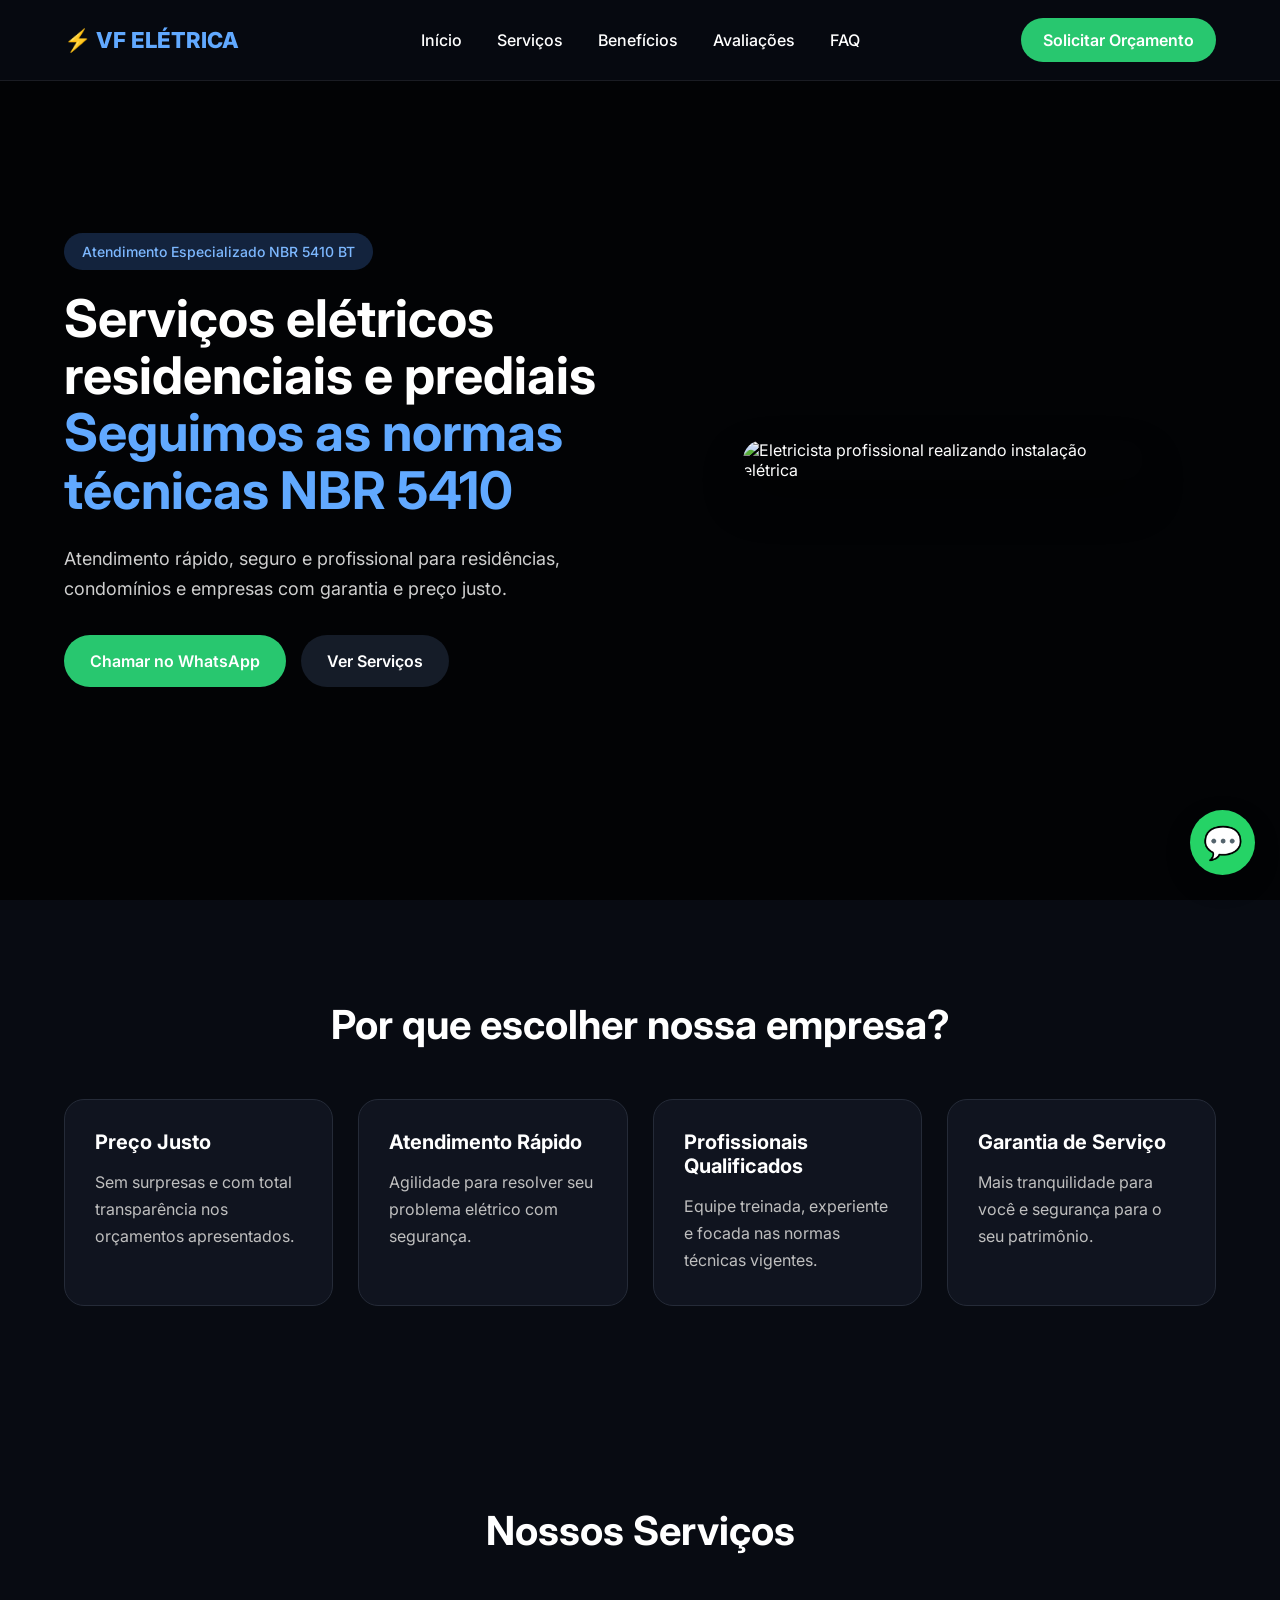
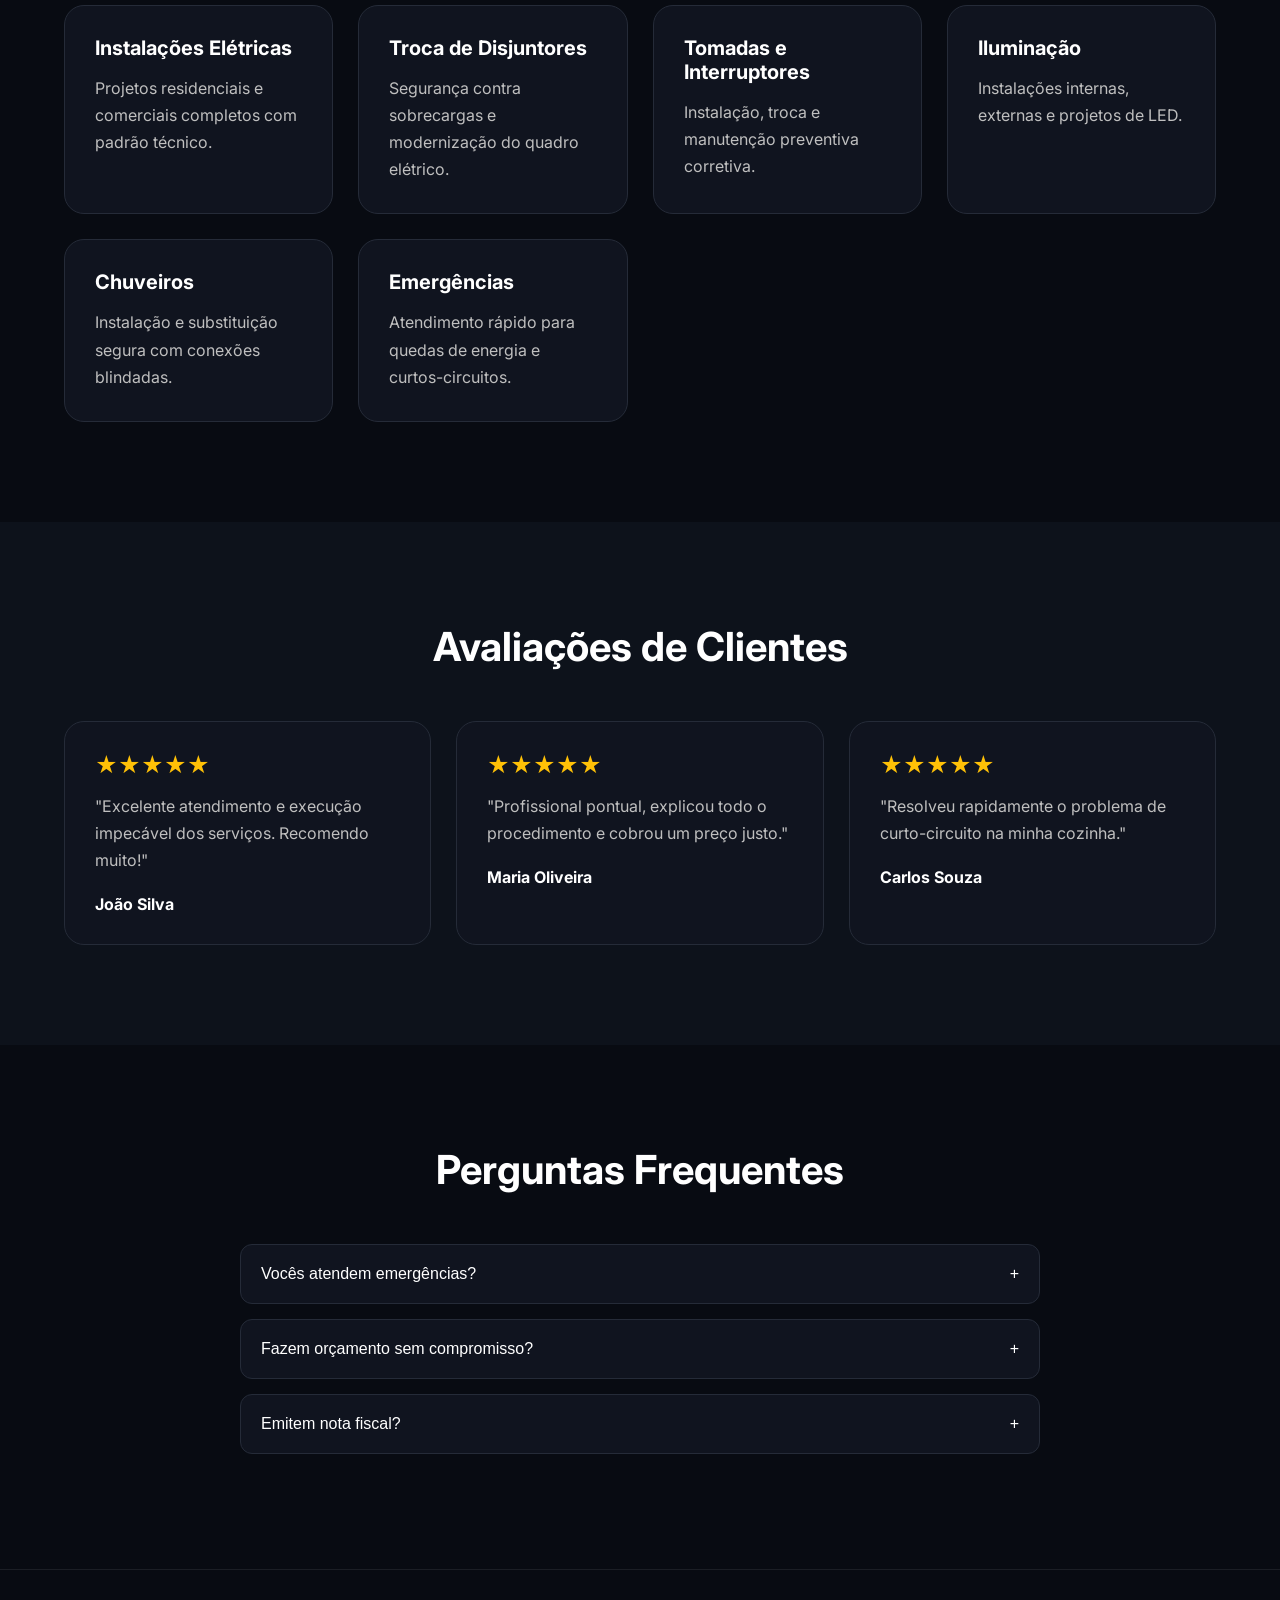
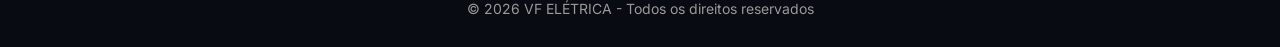
==== index.html @ ad1ee131 "Add files via upload" ====
<!DOCTYPE html>
<html lang="pt-BR">
<head>
    <meta charset="UTF-8">
    <meta name="viewport" content="width=device-width, initial-scale=1.0">
    
    <!-- SEO & Metatags -->
    <title>VF Elétrica | Serviços Elétricos Residenciais e Prediais (NBR 5410)</title>
    <meta name="description" content="Eletricista residencial e predial especializado. Instalações, manutenções e emergências com foco na norma NBR 5410. Solicite um orçamento rápido pelo WhatsApp!">
    
    <!-- Open Graph / WhatsApp Preview -->
    <meta property="og:title" content="VF Elétrica | Serviços Elétricos Especializados">
    <meta property="og:description" content="Atendimento rápido, seguro e profissional para residências e condomínios.">
    <meta property="og:type" content="website">

    <!-- Google Fonts -->
    <link rel="preconnect" href="https://fonts.googleapis.com">
    <link rel="preconnect" href="https://fonts.gstatic.com" crossorigin>
    <link href="https://fonts.googleapis.com/css2?family=Inter:wght@300;400;500;600;700;800&display=swap" rel="stylesheet">

<style>
* {
    margin: 0;
    padding: 0;
    box-sizing: border-box;
}

html {
    scroll-behavior: smooth;
}

body {
    font-family: 'Inter', sans-serif;
    background: #080b12;
    color: #fff;
    -webkit-font-smoothing: antialiased;
}

.container {
    width: 90%;
    max-width: 1200px;
    margin: auto;
}

header {
    position: fixed;
    top: 0;
    left: 0;
    width: 100%;
    z-index: 999;
    background: rgba(7, 10, 18, .90);
    backdrop-filter: blur(12px);
    border-bottom: 1px solid rgba(255, 255, 255, .08);
}

.nav {
    display: grid;
    grid-template-columns: 220px 1fr 220px;
    align-items: center;
    height: 80px;
}

.logo {
    font-size: 22px;
    font-weight: 800;
    color: #61a9ff;
    text-decoration: none;
}

nav {
    display: flex;
    justify-content: center;
    gap: 35px;
}

nav a {
    color: #fff;
    text-decoration: none;
    font-weight: 500;
    transition: color .3s;
}

nav a:hover {
    color: #61a9ff;
}

.btn-topo {
    justify-self: end;
    text-decoration: none;
    background: #28c76f;
    color: #fff;
    padding: 12px 22px;
    border-radius: 999px;
    font-weight: 600;
    transition: background .3s, transform .2s;
}

.btn-topo:hover {
    background: #23b363;
    transform: translateY(-2px);
}

.hero {
    min-height: 100vh;
    padding-top: 120px;
    display: flex;
    align-items: center;
    background: linear-gradient(rgba(0,0,0,.75), rgba(0,0,0,.75)),
                url('https://images.unsplash.com/photo-1581092160607-ee22621dd758?auto=format&fit=crop&w=1600&q=80');
    background-size: cover;
    background-position: center;
}

.hero-content {
    display: grid;
    grid-template-columns: 1fr 1fr;
    gap: 60px;
    align-items: center;
}

.badge {
    display: inline-block;
    background: #13233d;
    color: #7db8ff;
    padding: 10px 18px;
    border-radius: 30px;
    margin-bottom: 20px;
    font-size: 14px;
    font-weight: 500;
}

.hero h1 {
    font-size: 52px;
    line-height: 1.1;
    margin-bottom: 25px;
}

.hero h1 span {
    color: #61a9ff;
}

.hero p {
    color: #cfcfcf;
    font-size: 18px;
    line-height: 1.7;
    margin-bottom: 30px;
}

.botoes {
    display: flex;
    gap: 15px;
    flex-wrap: wrap;
}

.btn-whats {
    background: #28c76f;
    color: #fff;
    text-decoration: none;
    padding: 16px 26px;
    border-radius: 999px;
    font-weight: 600;
    transition: background .3s, transform .2s;
}

.btn-whats:hover {
    background: #23b363;
    transform: translateY(-2px);
}

.btn-servicos {
    background: #151c28;
    color: #fff;
    text-decoration: none;
    padding: 16px 26px;
    border-radius: 999px;
    font-weight: 600;
    transition: background .3s;
}

.btn-servicos:hover {
    background: #1e2738;
}

.hero-image {
    display: flex;
    justify-content: center;
}

.hero-image img {
    width: 100%;
    max-width: 400px;
    border-radius: 24px;
    object-fit: cover;
    box-shadow: 0 20px 40px rgba(0,0,0,0.4);
}

section {
    padding: 100px 0;
}

h2 {
    text-align: center;
    font-size: 40px;
    margin-bottom: 50px;
}

.cards {
    display: grid;
    grid-template-columns: repeat(auto-fit, minmax(260px, 1fr));
    gap: 25px;
}

.card {
    background: #10141f;
    border: 1px solid #252b38;
    border-radius: 20px;
    padding: 30px;
    transition: transform .3s, border-color .3s;
}

.card:hover {
    transform: translateY(-5px);
    border-color: #61a9ff;
}

.card h3 {
    margin-bottom: 15px;
    font-size: 20px;
}

.card p {
    color: #bfbfbf;
    line-height: 1.7;
}

.avaliacoes {
    background: #0d121b;
}

.estrelas {
    color: #ffc107;
    font-size: 22px;
    margin-bottom: 15px;
}

.faq-container {
    max-width: 800px;
    margin: 0 auto;
}

.faq-item {
    margin-bottom: 15px;
}

.faq-btn {
    width: 100%;
    text-align: left;
    background: #10141f;
    border: 1px solid #252b38;
    color: #fff;
    padding: 20px;
    border-radius: 12px;
    cursor: pointer;
    font-size: 16px;
    font-weight: 500;
    display: flex;
    justify-content: space-between;
    align-items: center;
    transition: background .3s;
}

.faq-btn:hover {
    background: #141b28;
}

.faq-content {
    display: none;
    background: #171d29;
    padding: 20px;
    border-radius: 0 0 12px 12px;
    line-height: 1.6;
    color: #ccc;
    border: 1px solid #252b38;
    border-top: none;
}

footer {
    text-align: center;
    padding: 30px;
    border-top: 1px solid rgba(255,255,255,.08);
    color: #999;
    font-size: 14px;
}

.whatsapp-float {
    position: fixed;
    bottom: 25px;
    right: 25px;
    width: 65px;
    height: 65px;
    border-radius: 50%;
    background: #25D366;
    color: #fff;
    text-decoration: none;
    display: flex;
    align-items: center;
    justify-content: center;
    font-size: 32px;
    box-shadow: 0 10px 25px rgba(0,0,0,.3);
    z-index: 1000;
    transition: transform .3s;
}

.whatsapp-float:hover {
    transform: scale(1.1);
}

.menu-mobile-btn {
    display: none;
    cursor: pointer;
    font-size: 28px;
    background: none;
    border: none;
    color: #fff;
}

@media(max-width: 900px) {
    .nav {
        display: flex;
        justify-content: space-between;
        padding: 0 20px;
    }

    .menu-mobile-btn {
        display: block;
    }

    .btn-topo {
        display: none;
    }

    nav {
        display: none;
        flex-direction: column;
        position: absolute;
        top: 80px;
        left: 0;
        width: 100%;
        background: #10141f;
        padding: 25px;
        gap: 20px;
        text-align: center;
        border-bottom: 1px solid rgba(255,255,255,.08);
    }

    nav.active {
        display: flex;
    }

    .hero-content {
        grid-template-columns: 1fr;
        text-align: center;
    }

    .hero h1 {
        font-size: 36px;
    }

    .botoes {
        justify-content: center;
    }

    .hero-image img {
        max-width: 280px;
    }
}
</style>
</head>
<body>

<header>
    <div class="container nav">
        <a href="#inicio" class="logo">⚡ VF ELÉTRICA</a>

        <button class="menu-mobile-btn" id="menuBtn" aria-label="Abrir Menu">
            ☰
        </button>

        <nav id="menu">
            <a href="#inicio">Início</a>
            <a href="#servicos">Serviços</a>
            <a href="#beneficios">Benefícios</a>
            <a href="#avaliacoes">Avaliações</a>
            <a href="#faq">FAQ</a>
        </nav>

        <a href="https://wa.me/5511999999999?text=Olá,%20gostaria%20de%20solicitar%20um%20orçamento." class="btn-topo" target="_blank">
            Solicitar Orçamento
        </a>
    </div>
</header>

<section id="inicio" class="hero">
    <div class="container hero-content">
        <div>
            <div class="badge">
                Atendimento Especializado NBR 5410 BT
            </div>

            <h1>
                Serviços elétricos residenciais e prediais <br>
                <span>Seguimos as normas técnicas NBR 5410 </span>
            </h1>

            <p>
                Atendimento rápido, seguro e profissional para residências,
                condomínios e empresas com garantia e preço justo.
            </p>

            <div class="botoes">
                <a href="https://wa.me/5511999999999?text=Olá,%20gostaria%20de%20chamar%20no%20WhatsApp." class="btn-whats" target="_blank">Chamar no WhatsApp</a>
                <a href="#servicos" class="btn-servicos">Ver Serviços</a>
            </div>
        </div>

        <div class="hero-image">
            <!-- Substitua o link abaixo pela URL pública da sua imagem logo após hospedá-la -->
            <img src="https://images.unsplash.com/photo-1621905251189-08b45d6a269e?auto=format&fit=crop&w=800&q=80" alt="Eletricista profissional realizando instalação elétrica">
        </div>
    </div>
</section>

<section id="beneficios">
    <div class="container">
        <h2>Por que escolher nossa empresa?</h2>
        <div class="cards">
            <div class="card">
                <h3>Preço Justo</h3>
                <p>Sem surpresas e com total transparência nos orçamentos apresentados.</p>
            </div>
            <div class="card">
                <h3>Atendimento Rápido</h3>
                <p>Agilidade para resolver seu problema elétrico com segurança.</p>
            </div>
            <div class="card">
                <h3>Profissionais Qualificados</h3>
                <p>Equipe treinada, experiente e focada nas normas técnicas vigentes.</p>
            </div>
            <div class="card">
                <h3>Garantia de Serviço</h3>
                <p>Mais tranquilidade para você e segurança para o seu patrimônio.</p>
            </div>
        </div>
    </div>
</section>

<section id="servicos">
    <div class="container">
        <h2>Nossos Serviços</h2>
        <div class="cards">
            <div class="card">
                <h3>Instalações Elétricas</h3>
                <p>Projetos residenciais e comerciais completos com padrão técnico.</p>
            </div>
            <div class="card">
                <h3>Troca de Disjuntores</h3>
                <p>Segurança contra sobrecargas e modernização do quadro elétrico.</p>
            </div>
            <div class="card">
                <h3>Tomadas e Interruptores</h3>
                <p>Instalação, troca e manutenção preventiva corretiva.</p>
            </div>
            <div class="card">
                <h3>Iluminação</h3>
                <p>Instalações internas, externas e projetos de LED.</p>
            </div>
            <div class="card">
                <h3>Chuveiros</h3>
                <p>Instalação e substituição segura com conexões blindadas.</p>
            </div>
            <div class="card">
                <h3>Emergências</h3>
                <p>Atendimento rápido para quedas de energia e curtos-circuitos.</p>
            </div>
        </div>
    </div>
</section>

<section id="avaliacoes" class="avaliacoes">
    <div class="container">
        <h2>Avaliações de Clientes</h2>
        <div class="cards">
            <div class="card">
                <div class="estrelas">★★★★★</div>
                <p>"Excelente atendimento e execução impecável dos serviços. Recomendo muito!"</p>
                <br>
                <strong>João Silva</strong>
            </div>
            <div class="card">
                <div class="estrelas">★★★★★</div>
                <p>"Profissional pontual, explicou todo o procedimento e cobrou um preço justo."</p>
                <br>
                <strong>Maria Oliveira</strong>
            </div>
            <div class="card">
                <div class="estrelas">★★★★★</div>
                <p>"Resolveu rapidamente o problema de curto-circuito na minha cozinha."</p>
                <br>
                <strong>Carlos Souza</strong>
            </div>
        </div>
    </div>
</section>

<section id="faq">
    <div class="container">
        <h2>Perguntas Frequentes</h2>
        <div class="faq-container">
            <div class="faq-item">
                <button class="faq-btn">Vocês atendem emergências? <span>+</span></button>
                <div class="faq-content">
                    Sim, realizamos atendimentos emergenciais conforme disponibilidade na região.
                </div>
            </div>

            <div class="faq-item">
                <button class="faq-btn">Fazem orçamento sem compromisso? <span>+</span></button>
                <div class="faq-content">
                    Sim, entre em contato pelo WhatsApp para avaliarmos a sua demanda inicial.
                </div>
            </div>

            <div class="faq-item">
                <button class="faq-btn">Emitem nota fiscal? <span>+</span></button>
                <div class="faq-content">
                    Sim, emitimos nota fiscal para todos os serviços prestados.
                </div>
            </div>
        </div>
    </div>
</section>

<footer>
    © 2026 VF ELÉTRICA - Todos os direitos reservados
</footer>

<a href="https://wa.me/5511999999999?text=Olá,%20vim%20pelo%20site%20e%20preciso%20de%20um%20eletricista." class="whatsapp-float" target="_blank" aria-label="Contato via WhatsApp">💬</a>

<script>
// Menu Mobile Toggle
const menuBtn = document.getElementById('menuBtn');
const menu = document.getElementById('menu');

menuBtn.addEventListener('click', () => {
    menu.classList.toggle('active');
});

// Fecha o menu mobile ao clicar em qualquer link interno
document.querySelectorAll('#menu a').forEach(link => {
    link.addEventListener('click', () => {
        menu.classList.remove('active');
    });
});

// Accordion FAQ com transição suave
document.querySelectorAll('.faq-btn').forEach(btn => {
    btn.addEventListener('click', () => {
        const content = btn.nextElementSibling;
        const isOpen = content.style.display === 'block';

        // Fecha todos os outros (opcional, deixa mais limpo)
        document.querySelectorAll('.faq-content').forEach(c => c.style.display = 'none');

        if (!isOpen) {
            content.style.display = 'block';
        }
    });
});
</script>

</body>
</html>
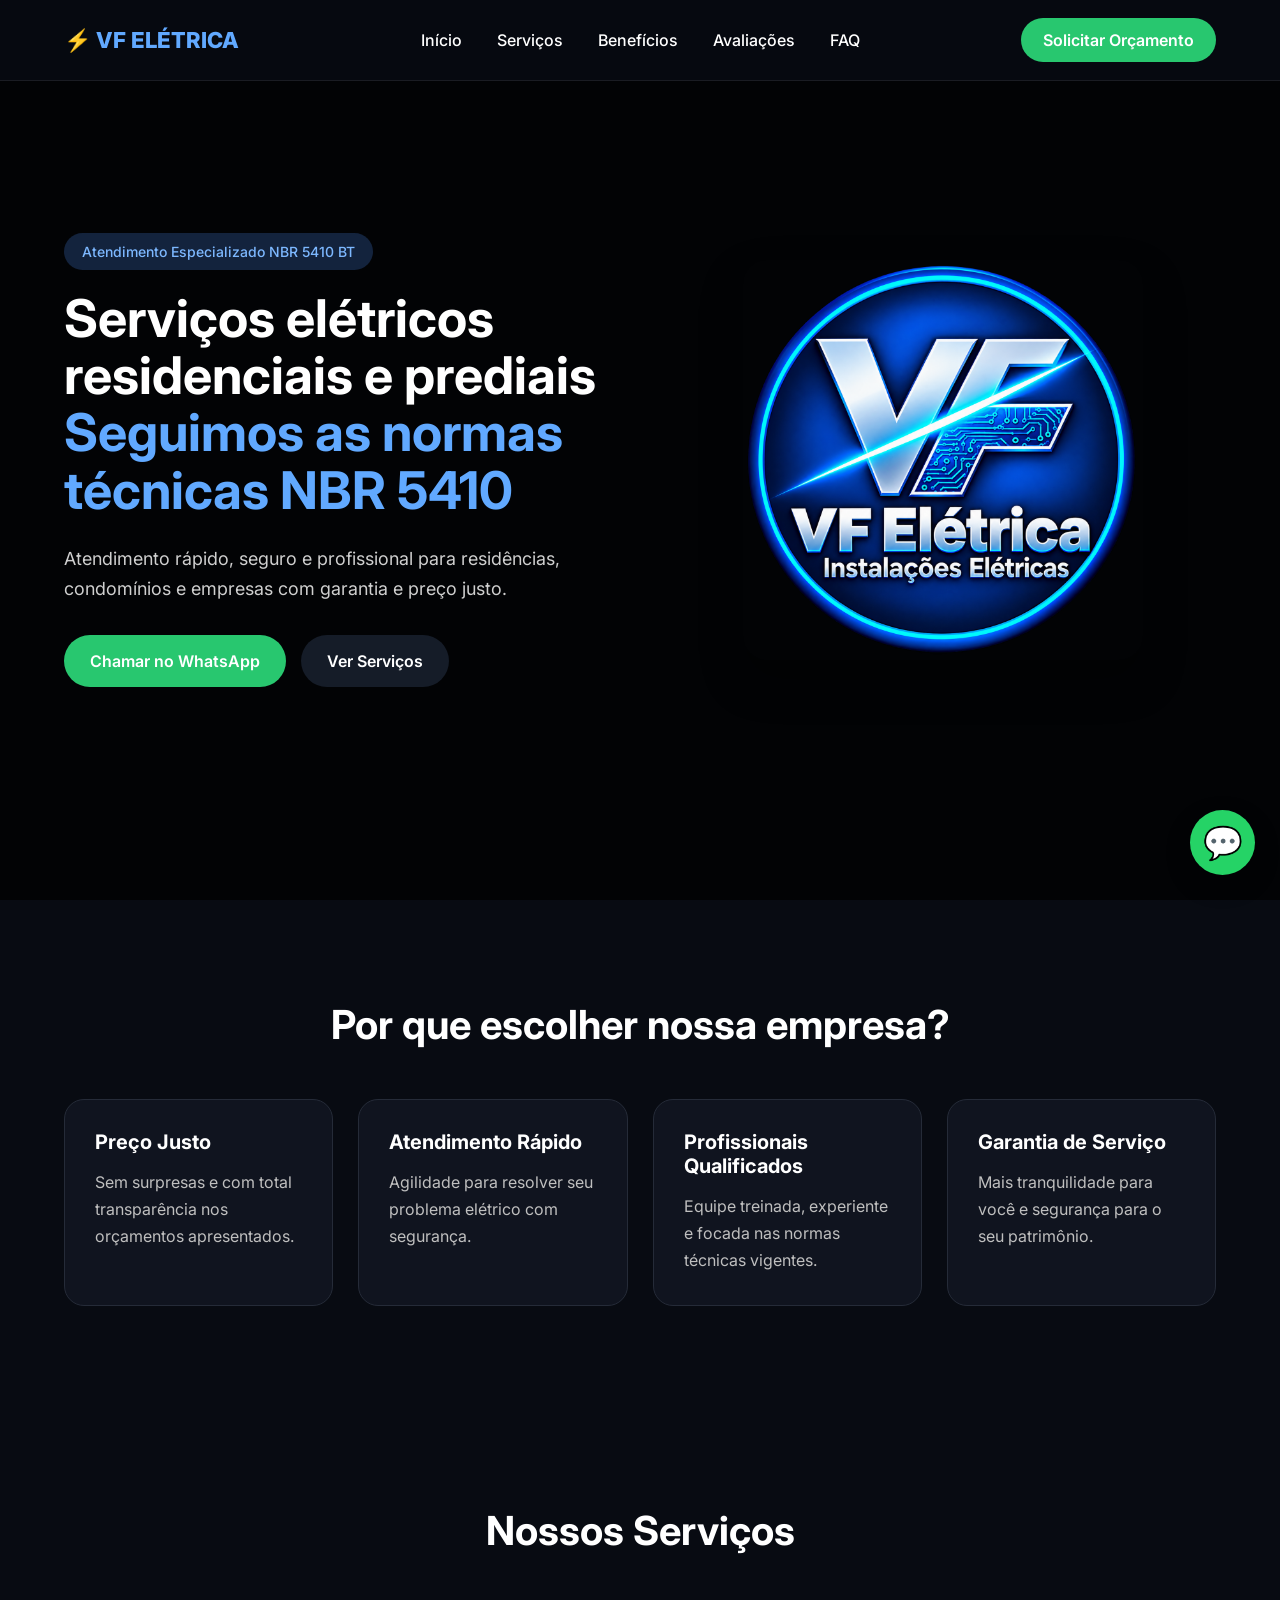
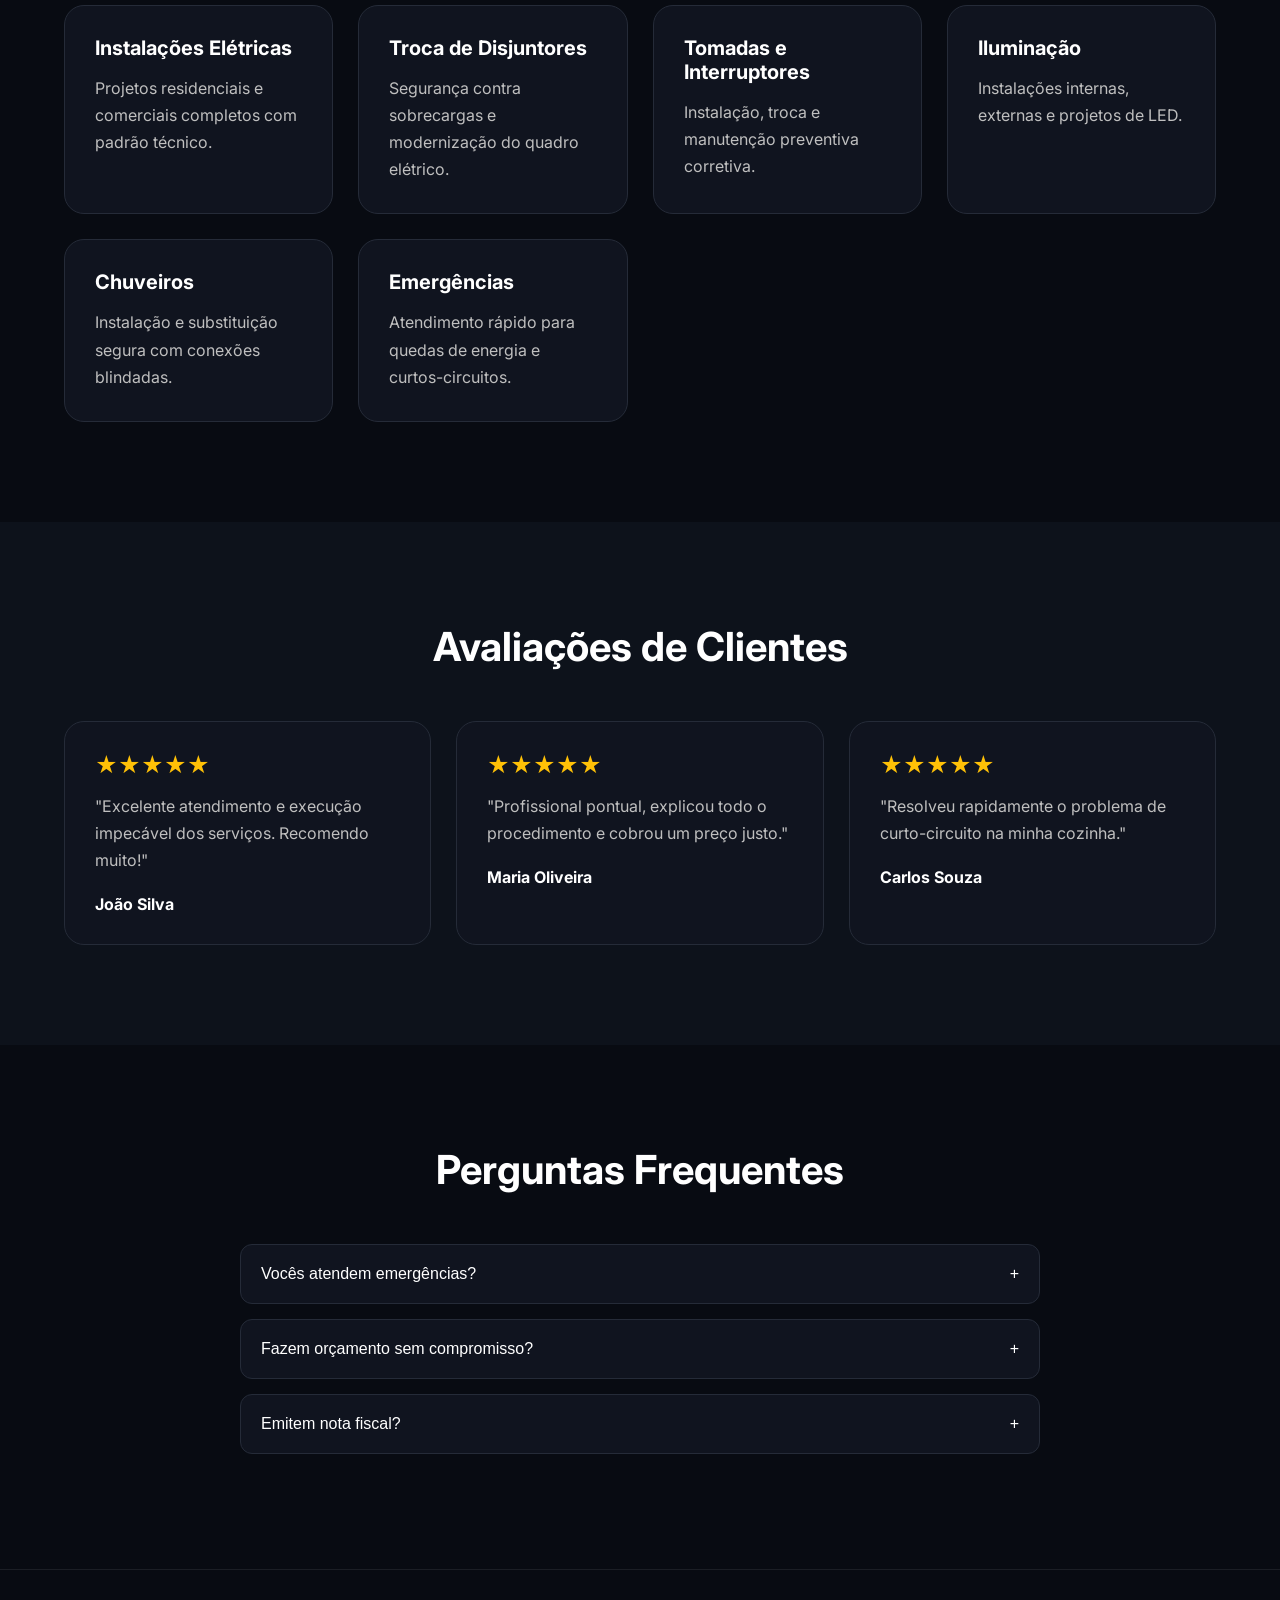
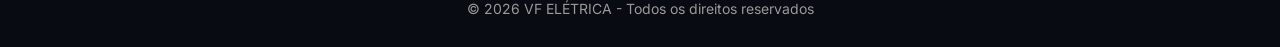
==== commit df3b175b: "Updatev2 index.html Updatev2 index.html" ====
--- a/index.html
+++ b/index.html
@@ -425,7 +425,7 @@
 
         <div class="hero-image">
             <!-- Substitua o link abaixo pela URL pública da sua imagem logo após hospedá-la -->
-            <img src="https://images.unsplash.com/photo-1621905251189-08b45d6a269e?auto=format&fit=crop&w=800&q=80" alt="Eletricista profissional realizando instalação elétrica">
+            <img src="circulovfv2.png" alt="Eletricista profissional realizando instalação elétrica">
         </div>
     </div>
 </section>
@@ -579,4 +579,4 @@
 </script>
 
 </body>
-</html>+</html>
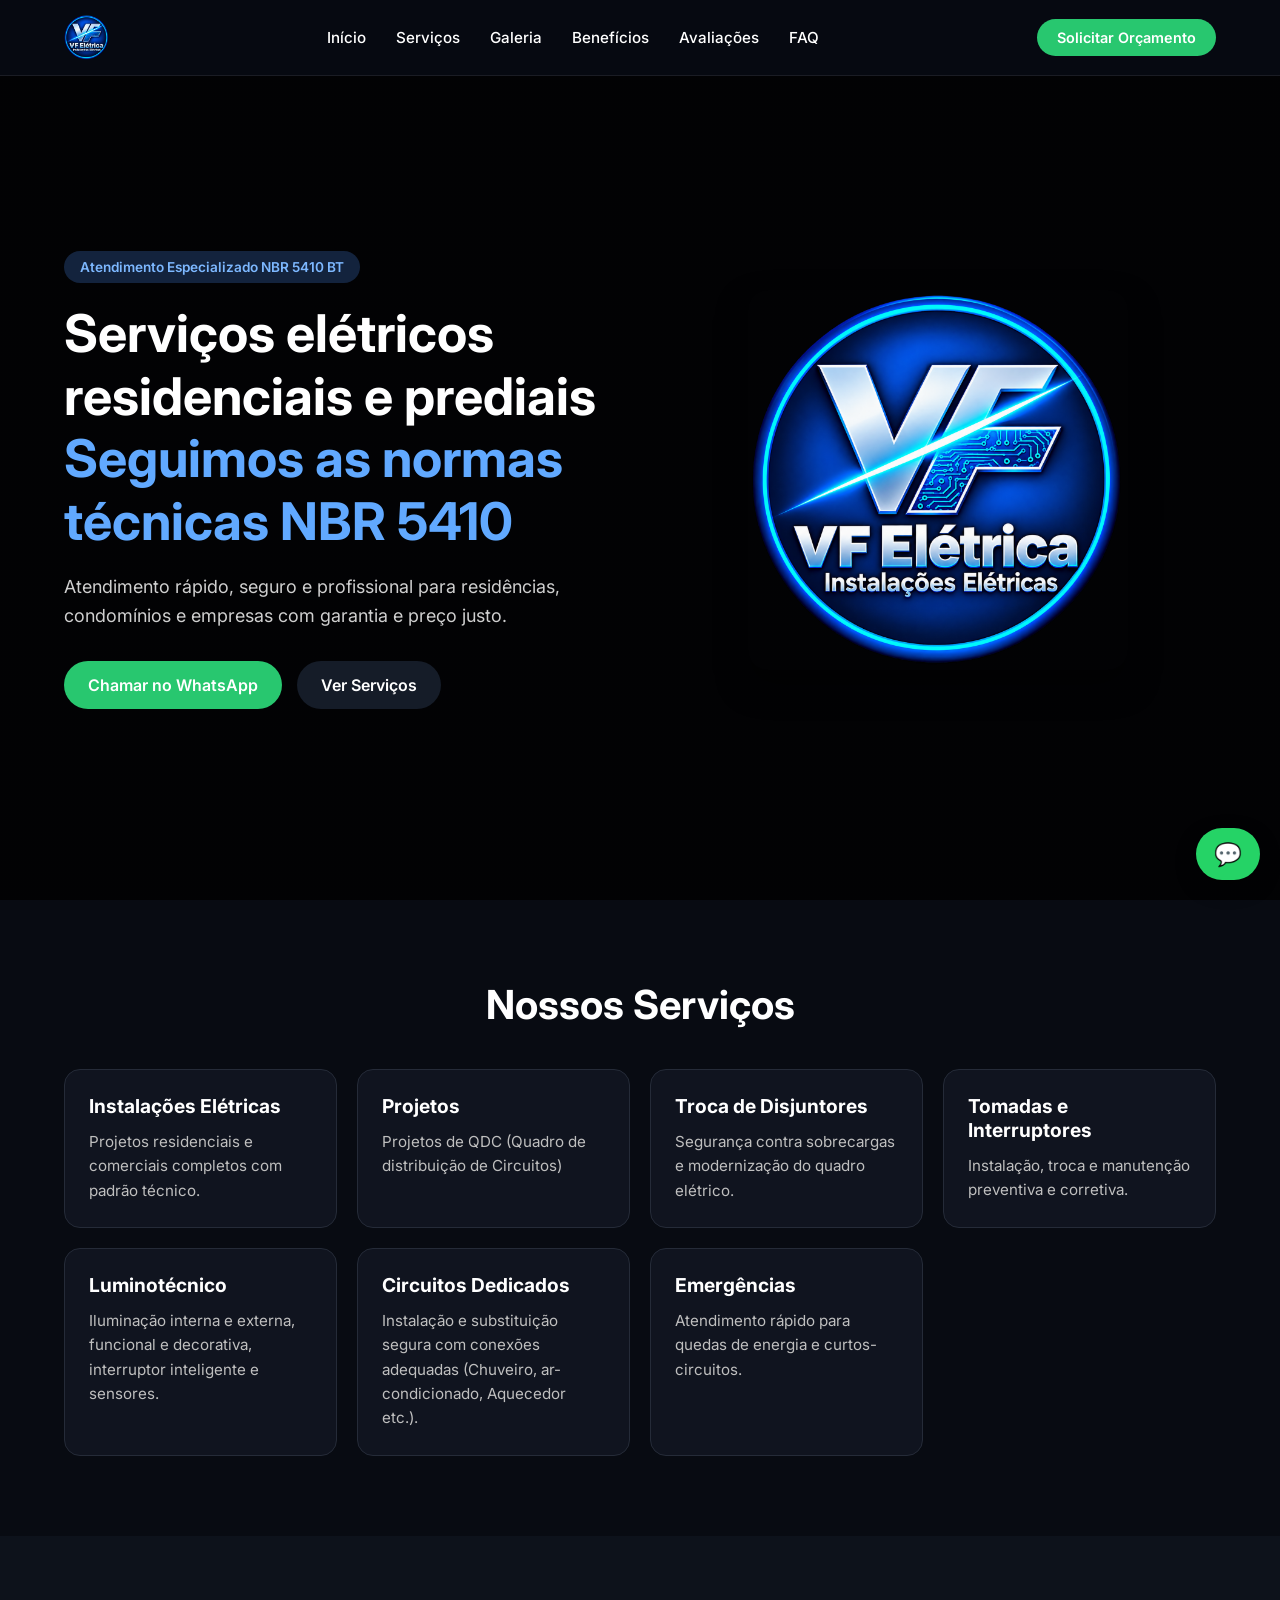
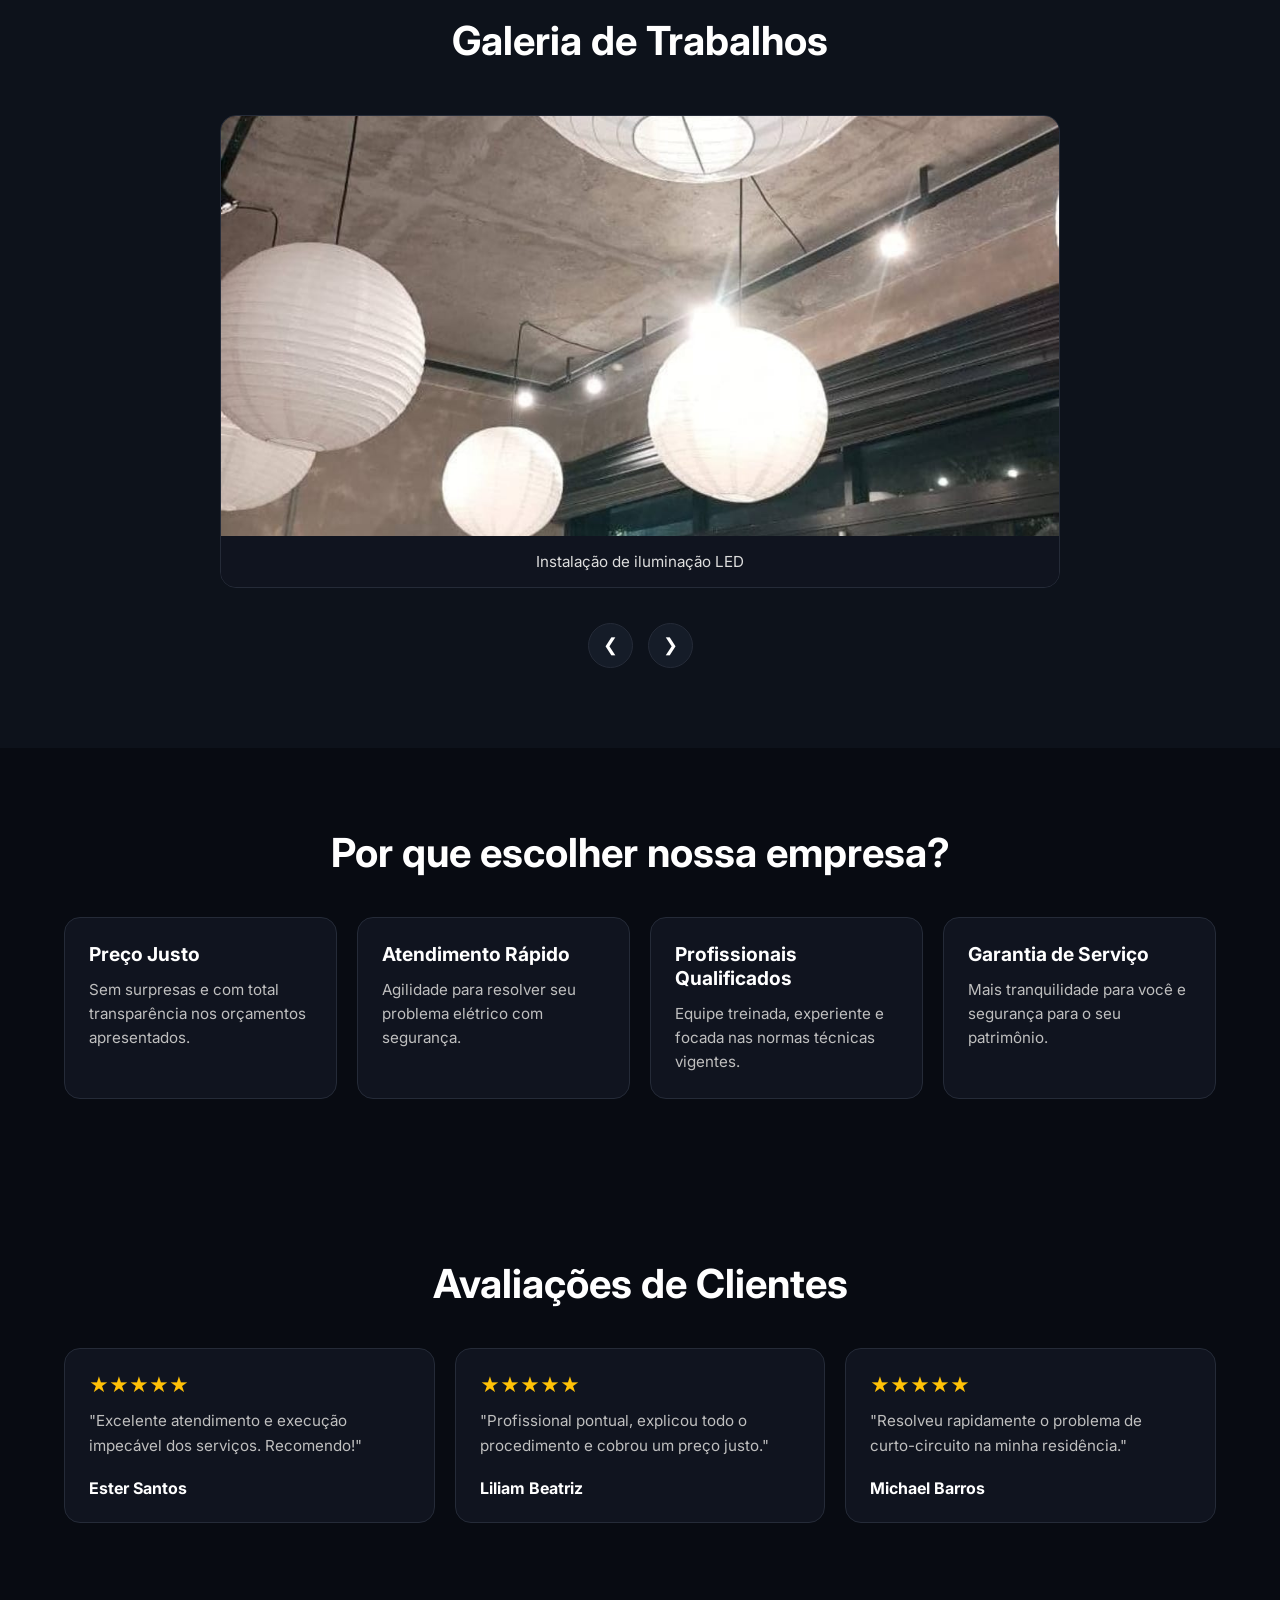
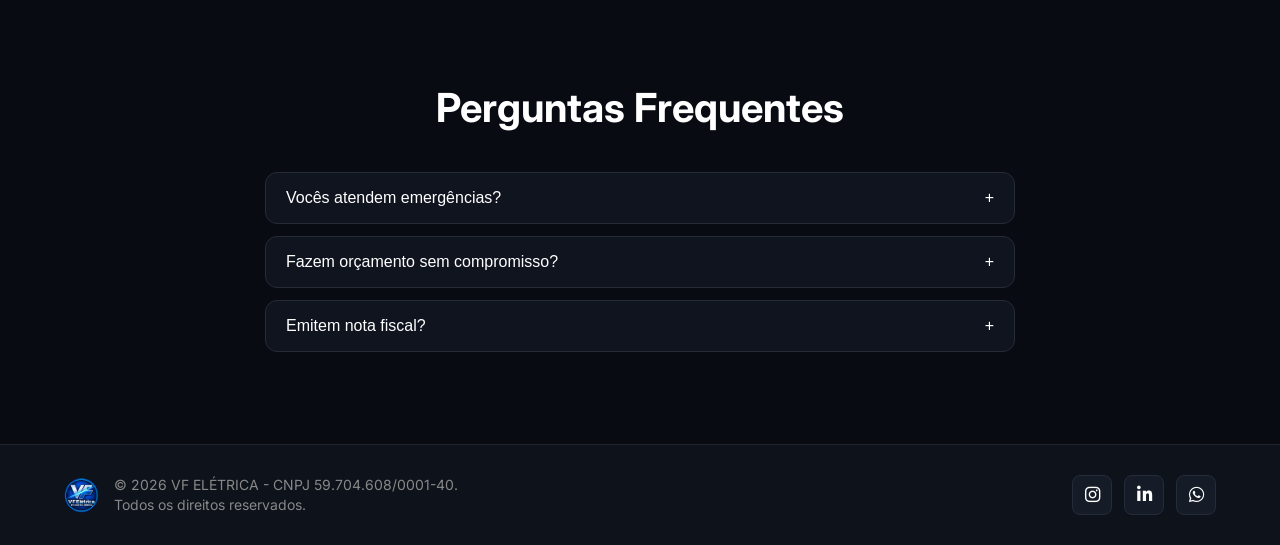
==== commit 022572a4: "Update index.html Versão Final" ====
--- a/index.html
+++ b/index.html
@@ -5,18 +5,19 @@
     <meta name="viewport" content="width=device-width, initial-scale=1.0">
     
     <!-- SEO & Metatags -->
-    <title>VF Elétrica | Serviços Elétricos Residenciais e Prediais (NBR 5410)</title>
-    <meta name="description" content="Eletricista residencial e predial especializado. Instalações, manutenções e emergências com foco na norma NBR 5410. Solicite um orçamento rápido pelo WhatsApp!">
+    <title>VF Elétrica (NBR 5410)</title>
+    <meta name="description" content="Eletricista residencial e predial especializado. Instalações, manutenções e emergências com foco na norma NBR 5410. Solicite um orçamento rápido!">
     
     <!-- Open Graph / WhatsApp Preview -->
     <meta property="og:title" content="VF Elétrica | Serviços Elétricos Especializados">
     <meta property="og:description" content="Atendimento rápido, seguro e profissional para residências e condomínios.">
     <meta property="og:type" content="website">
 
-    <!-- Google Fonts -->
+    <!-- Google Fonts & Font Awesome Icons -->
     <link rel="preconnect" href="https://fonts.googleapis.com">
     <link rel="preconnect" href="https://fonts.gstatic.com" crossorigin>
     <link href="https://fonts.googleapis.com/css2?family=Inter:wght@300;400;500;600;700;800&display=swap" rel="stylesheet">
+    <link rel="stylesheet" href="https://cdnjs.cloudflare.com/ajax/libs/font-awesome/6.5.1/css/all.min.css">
 
 <style>
 * {
@@ -34,6 +35,7 @@
     background: #080b12;
     color: #fff;
     -webkit-font-smoothing: antialiased;
+    overflow-x: hidden;
 }
 
 .container {
@@ -42,41 +44,53 @@
     margin: auto;
 }
 
+/* Header & Navegação */
 header {
     position: fixed;
     top: 0;
     left: 0;
     width: 100%;
     z-index: 999;
-    background: rgba(7, 10, 18, .90);
+    background: rgba(7, 10, 18, 0.95);
     backdrop-filter: blur(12px);
     border-bottom: 1px solid rgba(255, 255, 255, .08);
 }
 
 .nav {
-    display: grid;
-    grid-template-columns: 220px 1fr 220px;
-    align-items: center;
-    height: 80px;
-}
-
+    display: flex;
+    justify-content: space-between;
+    align-items: center;
+    height: 75px;
+}
+
+/* Modificação 1: Logo com Imagem */
 .logo {
-    font-size: 22px;
+    display: flex;
+    align-items: center;
+    gap: 10px;
+    text-decoration: none;
+    color: #61a9ff;
     font-weight: 800;
-    color: #61a9ff;
-    text-decoration: none;
+    font-size: 1.2rem;
+}
+
+.logo img {
+    height: 45px;
+    width: auto;
+    object-fit: contain;
 }
 
 nav {
     display: flex;
     justify-content: center;
-    gap: 35px;
+    gap: 30px;
 }
 
 nav a {
     color: #fff;
     text-decoration: none;
     font-weight: 500;
+    font-size: 0.95rem;
     transition: color .3s;
 }
 
@@ -85,13 +99,13 @@
 }
 
 .btn-topo {
-    justify-self: end;
     text-decoration: none;
     background: #28c76f;
     color: #fff;
-    padding: 12px 22px;
+    padding: 10px 20px;
     border-radius: 999px;
     font-weight: 600;
+    font-size: 0.9rem;
     transition: background .3s, transform .2s;
 }
 
@@ -100,12 +114,24 @@
     transform: translateY(-2px);
 }
 
+.menu-mobile-btn {
+    display: none;
+    background: none;
+    border: none;
+    color: #fff;
+    font-size: 1.8rem;
+    cursor: pointer;
+    padding: 5px;
+}
+
+/* Hero Section */
 .hero {
     min-height: 100vh;
-    padding-top: 120px;
-    display: flex;
-    align-items: center;
-    background: linear-gradient(rgba(0,0,0,.75), rgba(0,0,0,.75)),
+    padding-top: 100px;
+    padding-bottom: 40px;
+    display: flex;
+    align-items: center;
+    background: linear-gradient(rgba(0,0,0,.8), rgba(0,0,0,.8)),
                 url('https://images.unsplash.com/photo-1581092160607-ee22621dd758?auto=format&fit=crop&w=1600&q=80');
     background-size: cover;
     background-position: center;
@@ -114,7 +140,7 @@
 .hero-content {
     display: grid;
     grid-template-columns: 1fr 1fr;
-    gap: 60px;
+    gap: 40px;
     align-items: center;
 }
 
@@ -122,17 +148,17 @@
     display: inline-block;
     background: #13233d;
     color: #7db8ff;
-    padding: 10px 18px;
+    padding: 8px 16px;
     border-radius: 30px;
     margin-bottom: 20px;
-    font-size: 14px;
-    font-weight: 500;
+    font-size: 0.85rem;
+    font-weight: 600;
 }
 
 .hero h1 {
-    font-size: 52px;
-    line-height: 1.1;
-    margin-bottom: 25px;
+    font-size: clamp(2rem, 5vw, 3.25rem);
+    line-height: 1.2;
+    margin-bottom: 20px;
 }
 
 .hero h1 span {
@@ -141,8 +167,8 @@
 
 .hero p {
     color: #cfcfcf;
-    font-size: 18px;
-    line-height: 1.7;
+    font-size: clamp(1rem, 2vw, 1.125rem);
+    line-height: 1.6;
     margin-bottom: 30px;
 }
 
@@ -156,9 +182,10 @@
     background: #28c76f;
     color: #fff;
     text-decoration: none;
-    padding: 16px 26px;
+    padding: 14px 24px;
     border-radius: 999px;
     font-weight: 600;
+    text-align: center;
     transition: background .3s, transform .2s;
 }
 
@@ -171,9 +198,10 @@
     background: #151c28;
     color: #fff;
     text-decoration: none;
-    padding: 16px 26px;
+    padding: 14px 24px;
     border-radius: 999px;
     font-weight: 600;
+    text-align: center;
     transition: background .3s;
 }
 
@@ -188,68 +216,150 @@
 
 .hero-image img {
     width: 100%;
-    max-width: 400px;
-    border-radius: 24px;
+    max-width: 380px;
+    border-radius: 20px;
     object-fit: cover;
-    box-shadow: 0 20px 40px rgba(0,0,0,0.4);
-}
-
+    box-shadow: 0 15px 30px rgba(0,0,0,0.5);
+}
+
+/* Seções Gerais */
 section {
-    padding: 100px 0;
+    padding: 80px 0;
 }
 
 h2 {
     text-align: center;
-    font-size: 40px;
-    margin-bottom: 50px;
+    font-size: clamp(1.75rem, 4vw, 2.5rem);
+    margin-bottom: 40px;
 }
 
 .cards {
     display: grid;
-    grid-template-columns: repeat(auto-fit, minmax(260px, 1fr));
-    gap: 25px;
+    grid-template-columns: repeat(auto-fit, minmax(250px, 1fr));
+    gap: 20px;
 }
 
 .card {
     background: #10141f;
     border: 1px solid #252b38;
-    border-radius: 20px;
-    padding: 30px;
+    border-radius: 16px;
+    padding: 24px;
     transition: transform .3s, border-color .3s;
 }
 
 .card:hover {
-    transform: translateY(-5px);
+    transform: translateY(-4px);
     border-color: #61a9ff;
 }
 
 .card h3 {
-    margin-bottom: 15px;
-    font-size: 20px;
+    margin-bottom: 12px;
+    font-size: 1.2rem;
 }
 
 .card p {
     color: #bfbfbf;
-    line-height: 1.7;
+    line-height: 1.6;
+    font-size: 0.95rem;
+}
+
+/* Seção do Carrossel / Galeria */
+.galeria-section {
+    background: #0d121b;
+}
+
+.carousel-wrapper {
+    position: relative;
+    max-width: 850px;
+    margin: 0 auto;
+}
+
+.carousel {
+    display: flex;
+    gap: 20px;
+    overflow-x: auto;
+    scroll-snap-type: x mandatory;
+    scroll-behavior: smooth;
+    scrollbar-width: none;
+    -ms-overflow-style: none;
+    padding: 10px 5px;
+}
+
+.carousel::-webkit-scrollbar {
+    display: none;
+}
+
+.carousel-item {
+    flex: 0 0 100%;
+    scroll-snap-align: center;
+    border-radius: 16px;
+    overflow: hidden;
+    border: 1px solid #252b38;
+    background: #10141f;
+}
+
+.carousel-item img {
+    width: 100%;
+    height: 420px;
+    object-fit: cover;
+    display: block;
+}
+
+.carousel-caption {
+    padding: 16px;
+    background: #10141f;
+    text-align: center;
+    font-size: 0.95rem;
+    color: #ddd;
+}
+
+.carousel-controls {
+    display: flex;
+    justify-content: center;
+    gap: 15px;
+    margin-top: 25px;
+}
+
+.carousel-btn {
+    background: #151c28;
+    border: 1px solid #252b38;
+    color: #fff;
+    width: 45px;
+    height: 45px;
+    border-radius: 50%;
+    cursor: pointer;
+    font-size: 1.1rem;
+    display: flex;
+    align-items: center;
+    justify-content: center;
+    transition: background .3s, border-color .3s, transform .2s;
+}
+
+.carousel-btn:hover {
+    background: #61a9ff;
+    border-color: #61a9ff;
+    color: #080b12;
+    transform: scale(1.05);
 }
 
 .avaliacoes {
-    background: #0d121b;
+    background: #080b12;
 }
 
 .estrelas {
     color: #ffc107;
-    font-size: 22px;
-    margin-bottom: 15px;
-}
-
+    font-size: 1.2rem;
+    margin-bottom: 12px;
+}
+
+/* FAQ Accordion */
 .faq-container {
-    max-width: 800px;
+    max-width: 750px;
     margin: 0 auto;
 }
 
 .faq-item {
-    margin-bottom: 15px;
+    margin-bottom: 12px;
 }
 
 .faq-btn {
@@ -258,79 +368,120 @@
     background: #10141f;
     border: 1px solid #252b38;
     color: #fff;
-    padding: 20px;
+    padding: 16px 20px;
     border-radius: 12px;
     cursor: pointer;
-    font-size: 16px;
+    font-size: 1rem;
     font-weight: 500;
     display: flex;
     justify-content: space-between;
     align-items: center;
-    transition: background .3s;
-}
-
-.faq-btn:hover {
-    background: #141b28;
 }
 
 .faq-content {
     display: none;
     background: #171d29;
-    padding: 20px;
+    padding: 18px 20px;
     border-radius: 0 0 12px 12px;
     line-height: 1.6;
     color: #ccc;
+    font-size: 0.95rem;
     border: 1px solid #252b38;
     border-top: none;
 }
 
+/* Modificação 2: Estilização do Rodapé Estilo Imagem */
 footer {
-    text-align: center;
-    padding: 30px;
+    background: #0d121b;
     border-top: 1px solid rgba(255,255,255,.08);
-    color: #999;
-    font-size: 14px;
-}
-
+    padding: 30px 0;
+    color: #888;
+    font-size: 0.875rem;
+}
+
+.footer-content {
+    display: flex;
+    justify-content: space-between;
+    align-items: center;
+    flex-wrap: wrap;
+    gap: 20px;
+}
+
+.footer-info {
+    display: flex;
+    align-items: center;
+    gap: 15px;
+}
+
+.footer-logo {
+    height: 35px;
+    width: auto;
+}
+
+.footer-text {
+    line-height: 1.4;
+}
+
+.social-links {
+    display: flex;
+    gap: 12px;
+    align-items: center;
+}
+
+.social-btn {
+    display: inline-flex;
+    align-items: center;
+    justify-content: center;
+    width: 40px;
+    height: 40px;
+    background: #151c28;
+    border: 1px solid #252b38;
+    border-radius: 8px;
+    color: #fff;
+    text-decoration: none;
+    font-size: 1.1rem;
+    transition: background .3s, border-color .3s, transform .2s;
+}
+
+.social-btn:hover {
+    background: #61a9ff;
+    border-color: #61a9ff;
+    color: #080b12;
+    transform: translateY(-2px);
+}
+
+/* Botão Flutuante do WhatsApp Responsivo */
 .whatsapp-float {
     position: fixed;
-    bottom: 25px;
-    right: 25px;
-    width: 65px;
-    height: 65px;
-    border-radius: 50%;
+    bottom: 20px;
+    right: 20px;
     background: #25D366;
     color: #fff;
     text-decoration: none;
     display: flex;
     align-items: center;
-    justify-content: center;
-    font-size: 32px;
-    box-shadow: 0 10px 25px rgba(0,0,0,.3);
+    gap: 8px;
+    padding: 12px 18px;
+    border-radius: 50px;
+    font-weight: 700;
+    font-size: 0.95rem;
+    box-shadow: 0 8px 20px rgba(0,0,0,.4);
     z-index: 1000;
-    transition: transform .3s;
-}
-
-.whatsapp-float:hover {
-    transform: scale(1.1);
-}
-
-.menu-mobile-btn {
-    display: none;
-    cursor: pointer;
-    font-size: 28px;
-    background: none;
-    border: none;
-    color: #fff;
-}
-
-@media(max-width: 900px) {
-    .nav {
-        display: flex;
-        justify-content: space-between;
-        padding: 0 20px;
-    }
-
+    animation: pulse 2s infinite;
+}
+
+.whatsapp-float span.icon {
+    font-size: 1.4rem;
+}
+
+@keyframes pulse {
+    0% { transform: scale(1); }
+    50% { transform: scale(1.05); }
+    100% { transform: scale(1); }
+}
+
+/* Ajustes Mobile */
+@media (max-width: 768px) {
     .menu-mobile-btn {
         display: block;
     }
@@ -340,21 +491,29 @@
     }
 
     nav {
-        display: none;
+        position: fixed;
+        top: 0;
+        right: -100%;
+        width: 80%;
+        max-width: 300px;
+        height: 100vh;
+        background: #0d121b;
         flex-direction: column;
-        position: absolute;
-        top: 80px;
-        left: 0;
-        width: 100%;
-        background: #10141f;
-        padding: 25px;
-        gap: 20px;
-        text-align: center;
-        border-bottom: 1px solid rgba(255,255,255,.08);
+        justify-content: flex-start;
+        padding: 80px 30px;
+        gap: 25px;
+        border-left: 1px solid rgba(255,255,255,.1);
+        transition: right 0.3s ease-in-out;
+        z-index: 998;
     }
 
     nav.active {
-        display: flex;
+        right: 0;
+    }
+
+    nav a {
+        font-size: 1.1rem;
+        text-align: left;
     }
 
     .hero-content {
@@ -362,16 +521,34 @@
         text-align: center;
     }
 
-    .hero h1 {
-        font-size: 36px;
-    }
-
     .botoes {
-        justify-content: center;
+        flex-direction: column;
+        width: 100%;
+    }
+
+    .btn-whats, .btn-servicos {
+        width: 100%;
     }
 
     .hero-image img {
-        max-width: 280px;
+        max-width: 260px;
+    }
+
+    section {
+        padding: 60px 0;
+    }
+
+    .carousel-item img {
+        height: 300px;
+    }
+
+    .footer-content {
+        flex-direction: column;
+        text-align: center;
+    }
+
+    .footer-info {
+        flex-direction: column;
     }
 }
 </style>
@@ -380,21 +557,26 @@
 
 <header>
     <div class="container nav">
-        <a href="#inicio" class="logo">⚡ VF ELÉTRICA</a>
-
-        <button class="menu-mobile-btn" id="menuBtn" aria-label="Abrir Menu">
+        <!-- MODIFICAÇÃO 1: Logo com imagem -->
+        <a href="#inicio" class="logo">
+            <img src="circulovfv2.png" alt="VF Elétrica Logo">
+              <!-- <span>VF ELÉTRICA</span> -->
+        </a>
+
+        <button class="menu-mobile-btn" id="menuBtn" aria-label="Abrir Menu Mobile">
             ☰
         </button>
 
         <nav id="menu">
             <a href="#inicio">Início</a>
             <a href="#servicos">Serviços</a>
+            <a href="#galeria">Galeria</a>
             <a href="#beneficios">Benefícios</a>
             <a href="#avaliacoes">Avaliações</a>
             <a href="#faq">FAQ</a>
         </nav>
 
-        <a href="https://wa.me/5511999999999?text=Olá,%20gostaria%20de%20solicitar%20um%20orçamento." class="btn-topo" target="_blank">
+        <a href="https://wa.me/5511990247714?text=Olá,%20gostaria%20de%20solicitar%20um%20orçamento." class="btn-topo" target="_blank">
             Solicitar Orçamento
         </a>
     </div>
@@ -409,7 +591,7 @@
 
             <h1>
                 Serviços elétricos residenciais e prediais <br>
-                <span>Seguimos as normas técnicas NBR 5410 </span>
+                <span>Seguimos as normas técnicas NBR 5410</span>
             </h1>
 
             <p>
@@ -418,14 +600,76 @@
             </p>
 
             <div class="botoes">
-                <a href="https://wa.me/5511999999999?text=Olá,%20gostaria%20de%20chamar%20no%20WhatsApp." class="btn-whats" target="_blank">Chamar no WhatsApp</a>
+                <a href="https://wa.me/5511990247714?text=Olá,%20gostaria%20de%20chamar%20no%20WhatsApp." class="btn-whats" target="_blank">Chamar no WhatsApp</a>
                 <a href="#servicos" class="btn-servicos">Ver Serviços</a>
             </div>
         </div>
 
         <div class="hero-image">
-            <!-- Substitua o link abaixo pela URL pública da sua imagem logo após hospedá-la -->
-            <img src="circulovfv2.png" alt="Eletricista profissional realizando instalação elétrica">
+            <img src="circulovfv2.png" alt="VF Elétrica Atendimento Técnico">
+        </div>
+    </div>
+</section>
+
+<section id="servicos">
+    <div class="container">
+        <h2>Nossos Serviços</h2>
+        <div class="cards">
+            <div class="card">
+                <h3>Instalações Elétricas</h3>
+                <p>Projetos residenciais e comerciais completos com padrão técnico.</p>
+            </div>
+            <div class="card">
+                <h3>Projetos</h3>
+                <p>Projetos de QDC (Quadro de distribuição de Circuitos)</p>
+            </div>
+            <div class="card">
+                <h3>Troca de Disjuntores</h3>
+                <p>Segurança contra sobrecargas e modernização do quadro elétrico.</p>
+            </div>
+            <div class="card">
+                <h3>Tomadas e Interruptores</h3>
+                <p>Instalação, troca e manutenção preventiva e corretiva.</p>
+            </div>
+            <div class="card">
+                <h3>Luminotécnico</h3>
+                <p>Iluminação interna e externa, funcional e decorativa, interruptor inteligente e sensores.</p>
+            </div>
+            <div class="card">
+                <h3>Circuitos Dedicados</h3>
+                <p>Instalação e substituição segura com conexões adequadas (Chuveiro, ar-condicionado, Aquecedor etc.).</p>
+            </div>
+            <div class="card">
+                <h3>Emergências</h3>
+                <p>Atendimento rápido para quedas de energia e curtos-circuitos.</p>
+            </div>
+        </div>
+    </div>
+</section>
+
+<section id="galeria" class="galeria-section">
+    <div class="container">
+        <h2>Galeria de Trabalhos</h2>
+        <div class="carousel-wrapper">
+            <div class="carousel" id="carousel">
+                <div class="carousel-item">
+                    <img src="carrossel.jpeg" alt="Instalação de Quadro Elétrico">
+                    <div class="carousel-caption">Instalação de iluminação LED </div>
+                </div>
+                <div class="carousel-item">
+                    <img src="carrossel2.jpeg" alt="Manutenção Elétrica Residencial">
+                    <div class="carousel-caption">Luminaria japonesa</div>
+                </div>
+                <div class="carousel-item">
+                    <img src="carrossel3.jpeg" alt="Projetos de Iluminação">
+                    <div class="carousel-caption">Escada iluminação LED com acionamento por sensores</div>
+                </div>
+            </div>
+            
+            <div class="carousel-controls">
+                <button class="carousel-btn" id="prevBtn" aria-label="Foto anterior">&#10094;</button>
+                <button class="carousel-btn" id="nextBtn" aria-label="Próxima foto">&#10095;</button>
+            </div>
         </div>
     </div>
 </section>
@@ -454,59 +698,27 @@
     </div>
 </section>
 
-<section id="servicos">
-    <div class="container">
-        <h2>Nossos Serviços</h2>
-        <div class="cards">
-            <div class="card">
-                <h3>Instalações Elétricas</h3>
-                <p>Projetos residenciais e comerciais completos com padrão técnico.</p>
-            </div>
-            <div class="card">
-                <h3>Troca de Disjuntores</h3>
-                <p>Segurança contra sobrecargas e modernização do quadro elétrico.</p>
-            </div>
-            <div class="card">
-                <h3>Tomadas e Interruptores</h3>
-                <p>Instalação, troca e manutenção preventiva corretiva.</p>
-            </div>
-            <div class="card">
-                <h3>Iluminação</h3>
-                <p>Instalações internas, externas e projetos de LED.</p>
-            </div>
-            <div class="card">
-                <h3>Chuveiros</h3>
-                <p>Instalação e substituição segura com conexões blindadas.</p>
-            </div>
-            <div class="card">
-                <h3>Emergências</h3>
-                <p>Atendimento rápido para quedas de energia e curtos-circuitos.</p>
-            </div>
-        </div>
-    </div>
-</section>
-
 <section id="avaliacoes" class="avaliacoes">
     <div class="container">
         <h2>Avaliações de Clientes</h2>
         <div class="cards">
             <div class="card">
                 <div class="estrelas">★★★★★</div>
-                <p>"Excelente atendimento e execução impecável dos serviços. Recomendo muito!"</p>
+                <p>"Excelente atendimento e execução impecável dos serviços. Recomendo!"</p>
                 <br>
-                <strong>João Silva</strong>
+                <strong>Ester Santos</strong>
             </div>
             <div class="card">
                 <div class="estrelas">★★★★★</div>
                 <p>"Profissional pontual, explicou todo o procedimento e cobrou um preço justo."</p>
                 <br>
-                <strong>Maria Oliveira</strong>
+                <strong>Liliam Beatriz</strong>
             </div>
             <div class="card">
                 <div class="estrelas">★★★★★</div>
-                <p>"Resolveu rapidamente o problema de curto-circuito na minha cozinha."</p>
+                <p>"Resolveu rapidamente o problema de curto-circuito na minha residência."</p>
                 <br>
-                <strong>Carlos Souza</strong>
+                <strong>Michael Barros</strong>
             </div>
         </div>
     </div>
@@ -526,56 +738,100 @@
             <div class="faq-item">
                 <button class="faq-btn">Fazem orçamento sem compromisso? <span>+</span></button>
                 <div class="faq-content">
-                    Sim, entre em contato pelo WhatsApp para avaliarmos a sua demanda inicial.
+                    Sim, entre em contato pelo WhatsApp para avaliarmos a sua demanda.
                 </div>
             </div>
 
             <div class="faq-item">
                 <button class="faq-btn">Emitem nota fiscal? <span>+</span></button>
                 <div class="faq-content">
-                    Sim, emitimos nota fiscal para todos os serviços prestados.
+                    Sim, emitimos nota fiscal para os serviços prestados.
                 </div>
             </div>
         </div>
     </div>
 </section>
 
+<!-- MODIFICAÇÃO 2: Rodapé completo estilo imagem de referência -->
 <footer>
-    © 2026 VF ELÉTRICA - Todos os direitos reservados
+    <div class="container footer-content">
+        <div class="footer-info">
+            <img src="circulovfv2.png" alt="VF Elétrica Logo" class="footer-logo">
+            <div class="footer-text">
+                © 2026 VF ELÉTRICA - CNPJ 59.704.608/0001-40.<br>
+                Todos os direitos reservados.
+            </div>
+        </div>
+
+        <div class="social-links">
+            <!-- <a href="https://facebook.com" class="social-btn" target="_blank" aria-label="Facebook">
+                <i class="fab fa-facebook-f"></i>
+            </a>-->
+            <a href="https://www.instagram.com/vfeletrica2024/" class="social-btn" target="_blank" aria-label="Instagram">
+                <i class="fab fa-instagram"></i>
+            </a>
+            <a href="https://www.linkedin.com/in/vfeletrica/" class="social-btn" target="_blank" aria-label="LinkedIn">
+                <i class="fab fa-linkedin-in"></i>
+            </a>
+            <a href="https://wa.me/5511990247714" class="social-btn" target="_blank" aria-label="WhatsApp">
+                <i class="fab fa-whatsapp"></i>
+            </a>
+        </div>
+    </div>
 </footer>
 
-<a href="https://wa.me/5511999999999?text=Olá,%20vim%20pelo%20site%20e%20preciso%20de%20um%20eletricista." class="whatsapp-float" target="_blank" aria-label="Contato via WhatsApp">💬</a>
+<a href="https://wa.me/5511990247714?text=Olá,%20preciso%20de%20um%20eletricista." class="whatsapp-float" target="_blank" aria-label="Contato via WhatsApp">
+    <span class="icon">💬</span>
+</a>
 
 <script>
-// Menu Mobile Toggle
+// Menu Mobile Toggle & Interação
 const menuBtn = document.getElementById('menuBtn');
 const menu = document.getElementById('menu');
 
 menuBtn.addEventListener('click', () => {
     menu.classList.toggle('active');
+    menuBtn.textContent = menu.classList.contains('active') ? '✕' : '☰';
 });
 
-// Fecha o menu mobile ao clicar em qualquer link interno
+// Fechar menu ao clicar em qualquer link
 document.querySelectorAll('#menu a').forEach(link => {
     link.addEventListener('click', () => {
         menu.classList.remove('active');
+        menuBtn.textContent = '☰';
     });
 });
 
-// Accordion FAQ com transição suave
+// FAQ Accordion
 document.querySelectorAll('.faq-btn').forEach(btn => {
     btn.addEventListener('click', () => {
         const content = btn.nextElementSibling;
         const isOpen = content.style.display === 'block';
 
-        // Fecha todos os outros (opcional, deixa mais limpo)
         document.querySelectorAll('.faq-content').forEach(c => c.style.display = 'none');
+        document.querySelectorAll('.faq-btn span').forEach(s => s.textContent = '+');
 
         if (!isOpen) {
             content.style.display = 'block';
+            btn.querySelector('span').textContent = '−';
         }
     });
 });
+
+// Carrossel de Imagens Script
+const carousel = document.getElementById('carousel');
+const prevBtn = document.getElementById('prevBtn');
+const nextBtn = document.getElementById('nextBtn');
+
+if (carousel && prevBtn && nextBtn) {
+    nextBtn.addEventListener('click', () => {
+        carousel.scrollBy({ left: carousel.clientWidth, behavior: 'smooth' });
+    });
+    
+    prevBtn.addEventListener('click', () => {
+        carousel.scrollBy({ left: -carousel.clientWidth, behavior: 'smooth' });
+    });
+}
 </script>
 
 </body>
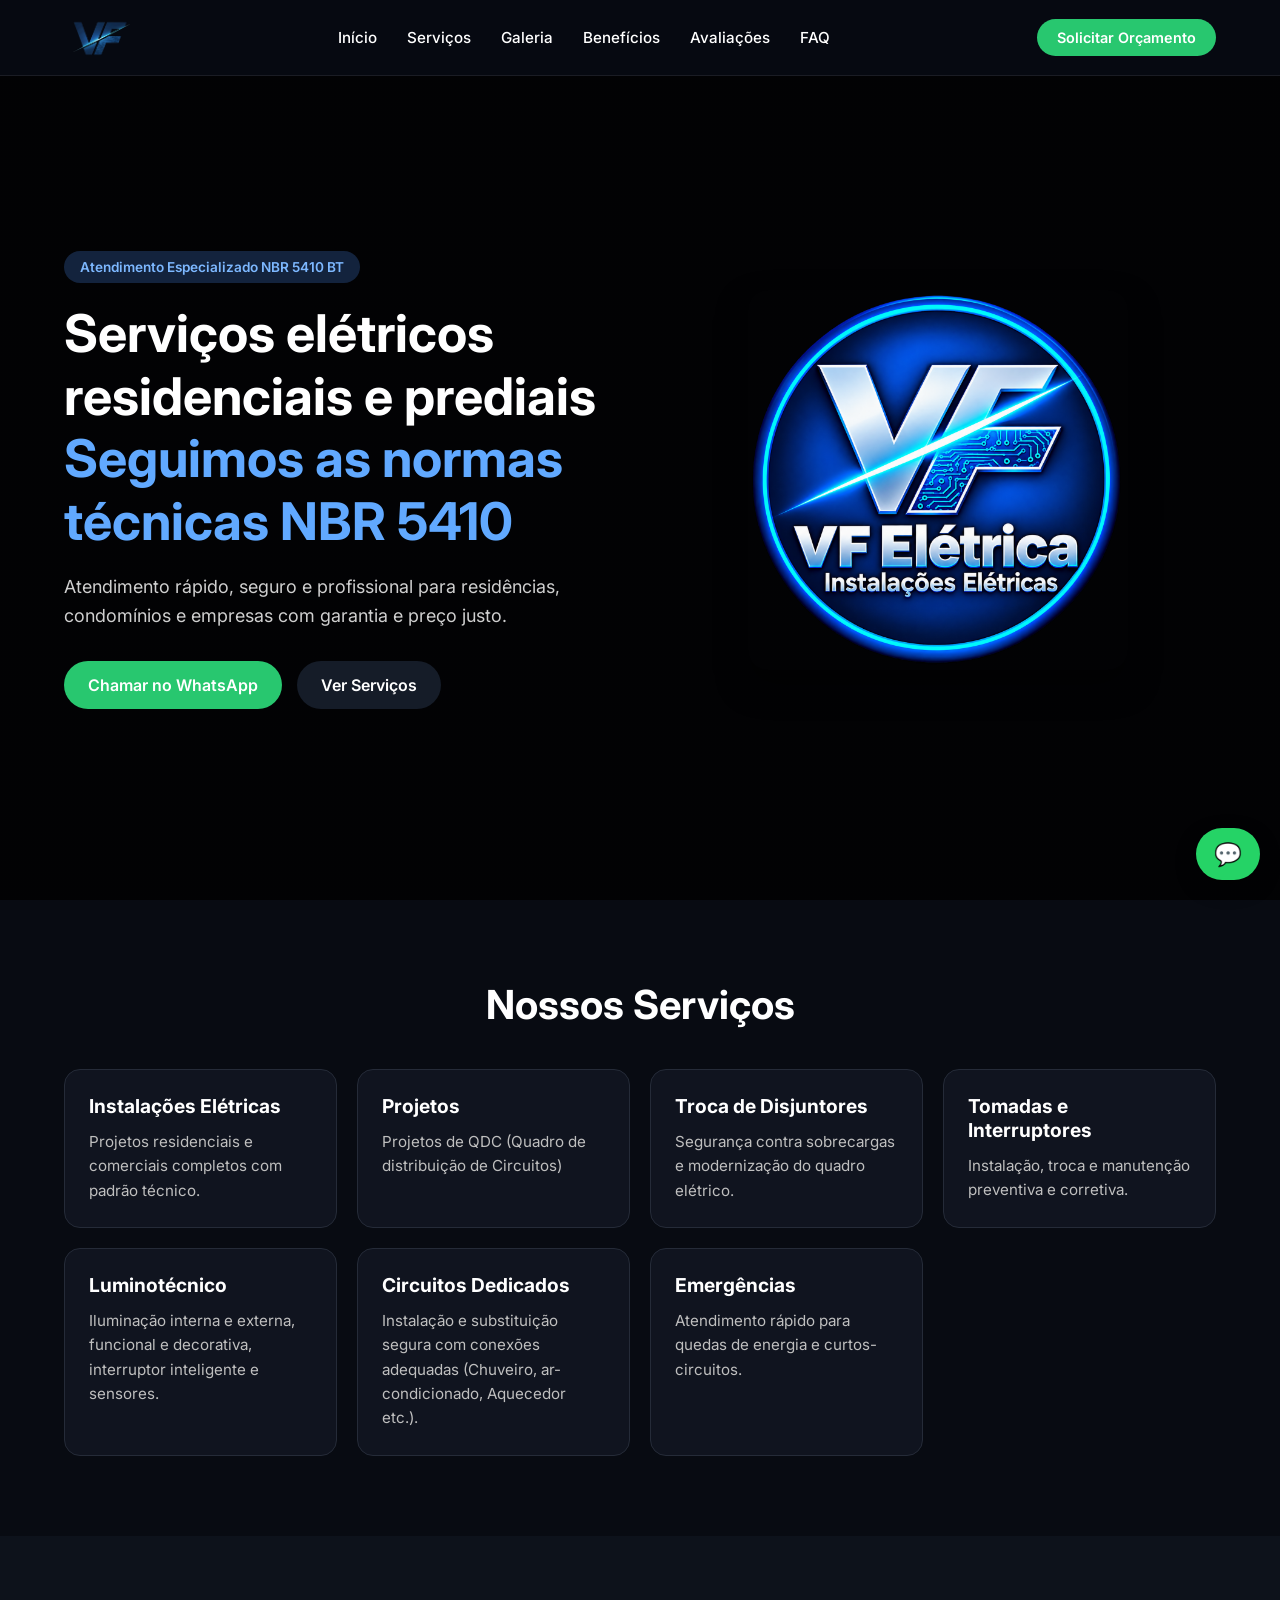
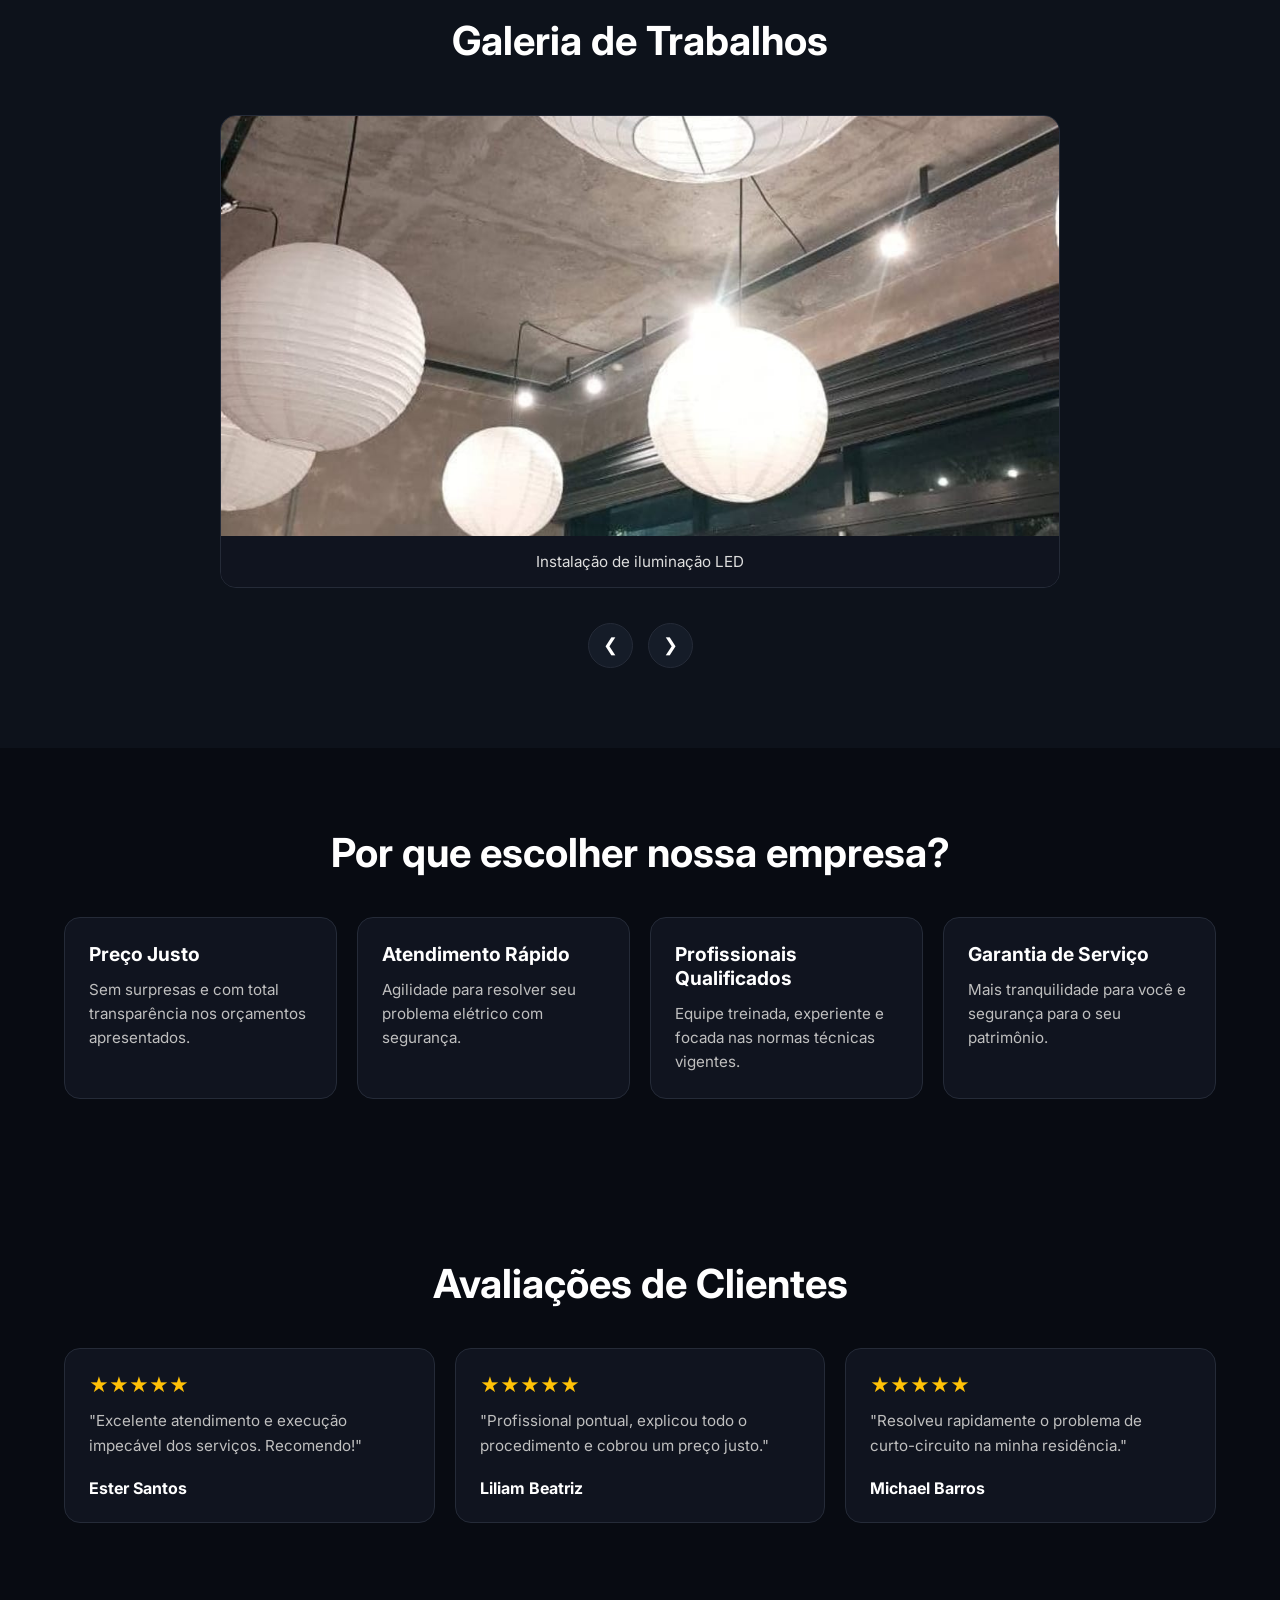
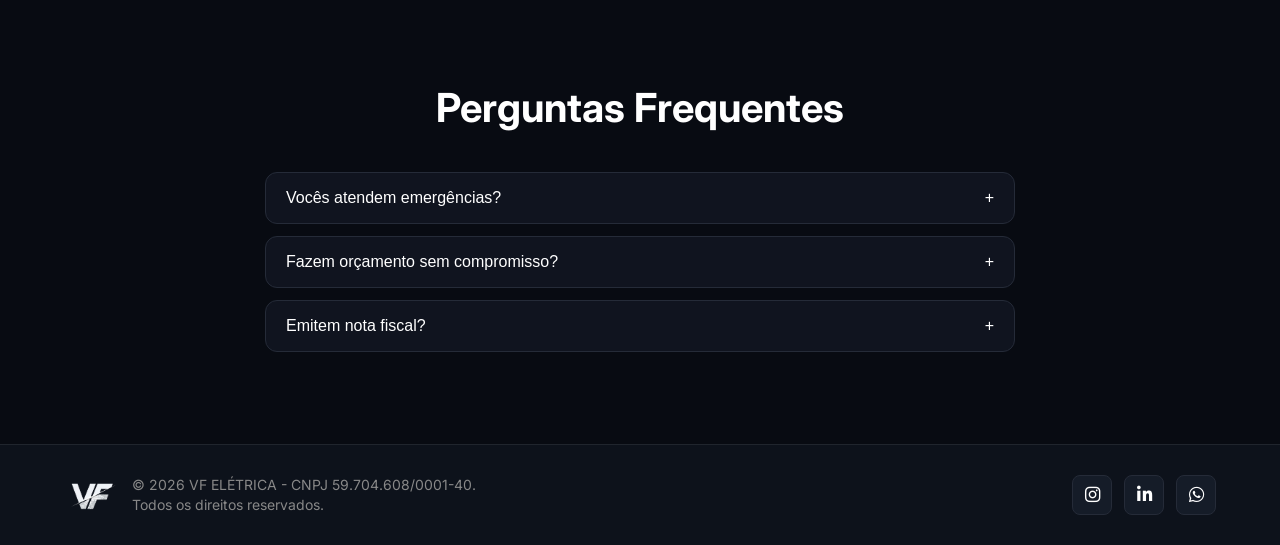
==== commit 44e4d41e: "Update SEO index.html" ====
--- a/index.html
+++ b/index.html
@@ -4,14 +4,45 @@
     <meta charset="UTF-8">
     <meta name="viewport" content="width=device-width, initial-scale=1.0">
     
-    <!-- SEO & Metatags -->
-    <title>VF Elétrica (NBR 5410)</title>
-    <meta name="description" content="Eletricista residencial e predial especializado. Instalações, manutenções e emergências com foco na norma NBR 5410. Solicite um orçamento rápido!">
+    <!-- SEO & METATAGS AVANÇADAS -->
+    <title>VF Elétrica | Eletricista Residencial e Predial (NBR 5410)</title>
+    <link rel="icon" href="logopeq.png" type="image/png">
+    <meta name="description" content="Eletricista residencial e predial especializado em instalações, manutenções, QDC e emergências com foco na norma NBR 5410. Atendimento seguro e rápido. Solicite orçamento!">
+    <meta name="keywords" content="eletricista, eletricista residencial, eletricista predial, NBR 5410, instalação elétrica, troca de disjuntor, curto-circuito, QDC, VF Elétrica, Barueri, São Paulo">
+    <meta name="author" content="VF Elétrica">
+    <meta name="robots" content="index, follow">
     
-    <!-- Open Graph / WhatsApp Preview -->
+    <!-- SEO Local -->
+    <meta name="geo.region" content="BR-SP">
+    <meta name="geo.placename" content="São Paulo">
+
+    <!-- Open Graph / WhatsApp / Redes Sociais Preview -->
     <meta property="og:title" content="VF Elétrica | Serviços Elétricos Especializados">
-    <meta property="og:description" content="Atendimento rápido, seguro e profissional para residências e condomínios.">
+    <meta property="og:description" content="Atendimento rápido, seguro e profissional para residências e condomínios seguindo as normas NBR 5410.">
     <meta property="og:type" content="website">
+    <meta property="og:locale" content="pt_BR">
+    <meta property="og:site_name" content="VF Elétrica">
+    <meta property="og:image" content="circulovfv2.png">
+
+    <!-- Dados Estruturados (Schema.org) para o Google -->
+    <script type="application/ld+json">
+    {
+      "@context": "https://schema.org",
+      "@type": "Electrician",
+      "name": "VF Elétrica",
+      "image": "circulovfv2.png",
+      "telephone": "+55-11-99024-7714",
+      "url": "",
+      "address": {
+        "@type": "PostalAddress",
+        "addressLocality": "São Paulo",
+        "addressRegion": "SP",
+        "addressCountry": "BR"
+      },
+      "priceRange": "$$",
+      "openingHours": "Mo-Su 00:00-23:59"
+    }
+    </script>
 
     <!-- Google Fonts & Font Awesome Icons -->
     <link rel="preconnect" href="https://fonts.googleapis.com">
@@ -19,548 +50,15 @@
     <link href="https://fonts.googleapis.com/css2?family=Inter:wght@300;400;500;600;700;800&display=swap" rel="stylesheet">
     <link rel="stylesheet" href="https://cdnjs.cloudflare.com/ajax/libs/font-awesome/6.5.1/css/all.min.css">
 
-<style>
-* {
-    margin: 0;
-    padding: 0;
-    box-sizing: border-box;
-}
-
-html {
-    scroll-behavior: smooth;
-}
-
-body {
-    font-family: 'Inter', sans-serif;
-    background: #080b12;
-    color: #fff;
-    -webkit-font-smoothing: antialiased;
-    overflow-x: hidden;
-}
-
-.container {
-    width: 90%;
-    max-width: 1200px;
-    margin: auto;
-}
-
-/* Header & Navegação */
-header {
-    position: fixed;
-    top: 0;
-    left: 0;
-    width: 100%;
-    z-index: 999;
-    background: rgba(7, 10, 18, 0.95);
-    backdrop-filter: blur(12px);
-    border-bottom: 1px solid rgba(255, 255, 255, .08);
-}
-
-.nav {
-    display: flex;
-    justify-content: space-between;
-    align-items: center;
-    height: 75px;
-}
-
-/* Modificação 1: Logo com Imagem */
-.logo {
-    display: flex;
-    align-items: center;
-    gap: 10px;
-    text-decoration: none;
-    color: #61a9ff;
-    font-weight: 800;
-    font-size: 1.2rem;
-}
-
-.logo img {
-    height: 45px;
-    width: auto;
-    object-fit: contain;
-}
-
-nav {
-    display: flex;
-    justify-content: center;
-    gap: 30px;
-}
-
-nav a {
-    color: #fff;
-    text-decoration: none;
-    font-weight: 500;
-    font-size: 0.95rem;
-    transition: color .3s;
-}
-
-nav a:hover {
-    color: #61a9ff;
-}
-
-.btn-topo {
-    text-decoration: none;
-    background: #28c76f;
-    color: #fff;
-    padding: 10px 20px;
-    border-radius: 999px;
-    font-weight: 600;
-    font-size: 0.9rem;
-    transition: background .3s, transform .2s;
-}
-
-.btn-topo:hover {
-    background: #23b363;
-    transform: translateY(-2px);
-}
-
-.menu-mobile-btn {
-    display: none;
-    background: none;
-    border: none;
-    color: #fff;
-    font-size: 1.8rem;
-    cursor: pointer;
-    padding: 5px;
-}
-
-/* Hero Section */
-.hero {
-    min-height: 100vh;
-    padding-top: 100px;
-    padding-bottom: 40px;
-    display: flex;
-    align-items: center;
-    background: linear-gradient(rgba(0,0,0,.8), rgba(0,0,0,.8)),
-                url('https://images.unsplash.com/photo-1581092160607-ee22621dd758?auto=format&fit=crop&w=1600&q=80');
-    background-size: cover;
-    background-position: center;
-}
-
-.hero-content {
-    display: grid;
-    grid-template-columns: 1fr 1fr;
-    gap: 40px;
-    align-items: center;
-}
-
-.badge {
-    display: inline-block;
-    background: #13233d;
-    color: #7db8ff;
-    padding: 8px 16px;
-    border-radius: 30px;
-    margin-bottom: 20px;
-    font-size: 0.85rem;
-    font-weight: 600;
-}
-
-.hero h1 {
-    font-size: clamp(2rem, 5vw, 3.25rem);
-    line-height: 1.2;
-    margin-bottom: 20px;
-}
-
-.hero h1 span {
-    color: #61a9ff;
-}
-
-.hero p {
-    color: #cfcfcf;
-    font-size: clamp(1rem, 2vw, 1.125rem);
-    line-height: 1.6;
-    margin-bottom: 30px;
-}
-
-.botoes {
-    display: flex;
-    gap: 15px;
-    flex-wrap: wrap;
-}
-
-.btn-whats {
-    background: #28c76f;
-    color: #fff;
-    text-decoration: none;
-    padding: 14px 24px;
-    border-radius: 999px;
-    font-weight: 600;
-    text-align: center;
-    transition: background .3s, transform .2s;
-}
-
-.btn-whats:hover {
-    background: #23b363;
-    transform: translateY(-2px);
-}
-
-.btn-servicos {
-    background: #151c28;
-    color: #fff;
-    text-decoration: none;
-    padding: 14px 24px;
-    border-radius: 999px;
-    font-weight: 600;
-    text-align: center;
-    transition: background .3s;
-}
-
-.btn-servicos:hover {
-    background: #1e2738;
-}
-
-.hero-image {
-    display: flex;
-    justify-content: center;
-}
-
-.hero-image img {
-    width: 100%;
-    max-width: 380px;
-    border-radius: 20px;
-    object-fit: cover;
-    box-shadow: 0 15px 30px rgba(0,0,0,0.5);
-}
-
-/* Seções Gerais */
-section {
-    padding: 80px 0;
-}
-
-h2 {
-    text-align: center;
-    font-size: clamp(1.75rem, 4vw, 2.5rem);
-    margin-bottom: 40px;
-}
-
-.cards {
-    display: grid;
-    grid-template-columns: repeat(auto-fit, minmax(250px, 1fr));
-    gap: 20px;
-}
-
-.card {
-    background: #10141f;
-    border: 1px solid #252b38;
-    border-radius: 16px;
-    padding: 24px;
-    transition: transform .3s, border-color .3s;
-}
-
-.card:hover {
-    transform: translateY(-4px);
-    border-color: #61a9ff;
-}
-
-.card h3 {
-    margin-bottom: 12px;
-    font-size: 1.2rem;
-}
-
-.card p {
-    color: #bfbfbf;
-    line-height: 1.6;
-    font-size: 0.95rem;
-}
-
-/* Seção do Carrossel / Galeria */
-.galeria-section {
-    background: #0d121b;
-}
-
-.carousel-wrapper {
-    position: relative;
-    max-width: 850px;
-    margin: 0 auto;
-}
-
-.carousel {
-    display: flex;
-    gap: 20px;
-    overflow-x: auto;
-    scroll-snap-type: x mandatory;
-    scroll-behavior: smooth;
-    scrollbar-width: none;
-    -ms-overflow-style: none;
-    padding: 10px 5px;
-}
-
-.carousel::-webkit-scrollbar {
-    display: none;
-}
-
-.carousel-item {
-    flex: 0 0 100%;
-    scroll-snap-align: center;
-    border-radius: 16px;
-    overflow: hidden;
-    border: 1px solid #252b38;
-    background: #10141f;
-}
-
-.carousel-item img {
-    width: 100%;
-    height: 420px;
-    object-fit: cover;
-    display: block;
-}
-
-.carousel-caption {
-    padding: 16px;
-    background: #10141f;
-    text-align: center;
-    font-size: 0.95rem;
-    color: #ddd;
-}
-
-.carousel-controls {
-    display: flex;
-    justify-content: center;
-    gap: 15px;
-    margin-top: 25px;
-}
-
-.carousel-btn {
-    background: #151c28;
-    border: 1px solid #252b38;
-    color: #fff;
-    width: 45px;
-    height: 45px;
-    border-radius: 50%;
-    cursor: pointer;
-    font-size: 1.1rem;
-    display: flex;
-    align-items: center;
-    justify-content: center;
-    transition: background .3s, border-color .3s, transform .2s;
-}
-
-.carousel-btn:hover {
-    background: #61a9ff;
-    border-color: #61a9ff;
-    color: #080b12;
-    transform: scale(1.05);
-}
-
-.avaliacoes {
-    background: #080b12;
-}
-
-.estrelas {
-    color: #ffc107;
-    font-size: 1.2rem;
-    margin-bottom: 12px;
-}
-
-/* FAQ Accordion */
-.faq-container {
-    max-width: 750px;
-    margin: 0 auto;
-}
-
-.faq-item {
-    margin-bottom: 12px;
-}
-
-.faq-btn {
-    width: 100%;
-    text-align: left;
-    background: #10141f;
-    border: 1px solid #252b38;
-    color: #fff;
-    padding: 16px 20px;
-    border-radius: 12px;
-    cursor: pointer;
-    font-size: 1rem;
-    font-weight: 500;
-    display: flex;
-    justify-content: space-between;
-    align-items: center;
-}
-
-.faq-content {
-    display: none;
-    background: #171d29;
-    padding: 18px 20px;
-    border-radius: 0 0 12px 12px;
-    line-height: 1.6;
-    color: #ccc;
-    font-size: 0.95rem;
-    border: 1px solid #252b38;
-    border-top: none;
-}
-
-/* Modificação 2: Estilização do Rodapé Estilo Imagem */
-footer {
-    background: #0d121b;
-    border-top: 1px solid rgba(255,255,255,.08);
-    padding: 30px 0;
-    color: #888;
-    font-size: 0.875rem;
-}
-
-.footer-content {
-    display: flex;
-    justify-content: space-between;
-    align-items: center;
-    flex-wrap: wrap;
-    gap: 20px;
-}
-
-.footer-info {
-    display: flex;
-    align-items: center;
-    gap: 15px;
-}
-
-.footer-logo {
-    height: 35px;
-    width: auto;
-}
-
-.footer-text {
-    line-height: 1.4;
-}
-
-.social-links {
-    display: flex;
-    gap: 12px;
-    align-items: center;
-}
-
-.social-btn {
-    display: inline-flex;
-    align-items: center;
-    justify-content: center;
-    width: 40px;
-    height: 40px;
-    background: #151c28;
-    border: 1px solid #252b38;
-    border-radius: 8px;
-    color: #fff;
-    text-decoration: none;
-    font-size: 1.1rem;
-    transition: background .3s, border-color .3s, transform .2s;
-}
-
-.social-btn:hover {
-    background: #61a9ff;
-    border-color: #61a9ff;
-    color: #080b12;
-    transform: translateY(-2px);
-}
-
-/* Botão Flutuante do WhatsApp Responsivo */
-.whatsapp-float {
-    position: fixed;
-    bottom: 20px;
-    right: 20px;
-    background: #25D366;
-    color: #fff;
-    text-decoration: none;
-    display: flex;
-    align-items: center;
-    gap: 8px;
-    padding: 12px 18px;
-    border-radius: 50px;
-    font-weight: 700;
-    font-size: 0.95rem;
-    box-shadow: 0 8px 20px rgba(0,0,0,.4);
-    z-index: 1000;
-    animation: pulse 2s infinite;
-}
-
-.whatsapp-float span.icon {
-    font-size: 1.4rem;
-}
-
-@keyframes pulse {
-    0% { transform: scale(1); }
-    50% { transform: scale(1.05); }
-    100% { transform: scale(1); }
-}
-
-/* Ajustes Mobile */
-@media (max-width: 768px) {
-    .menu-mobile-btn {
-        display: block;
-    }
-
-    .btn-topo {
-        display: none;
-    }
-
-    nav {
-        position: fixed;
-        top: 0;
-        right: -100%;
-        width: 80%;
-        max-width: 300px;
-        height: 100vh;
-        background: #0d121b;
-        flex-direction: column;
-        justify-content: flex-start;
-        padding: 80px 30px;
-        gap: 25px;
-        border-left: 1px solid rgba(255,255,255,.1);
-        transition: right 0.3s ease-in-out;
-        z-index: 998;
-    }
-
-    nav.active {
-        right: 0;
-    }
-
-    nav a {
-        font-size: 1.1rem;
-        text-align: left;
-    }
-
-    .hero-content {
-        grid-template-columns: 1fr;
-        text-align: center;
-    }
-
-    .botoes {
-        flex-direction: column;
-        width: 100%;
-    }
-
-    .btn-whats, .btn-servicos {
-        width: 100%;
-    }
-
-    .hero-image img {
-        max-width: 260px;
-    }
-
-    section {
-        padding: 60px 0;
-    }
-
-    .carousel-item img {
-        height: 300px;
-    }
-
-    .footer-content {
-        flex-direction: column;
-        text-align: center;
-    }
-
-    .footer-info {
-        flex-direction: column;
-    }
-}
-</style>
+    <!-- Vinculação do CSS Externo -->
+    <link rel="stylesheet" href="style.css">
 </head>
 <body>
 
 <header>
     <div class="container nav">
-        <!-- MODIFICAÇÃO 1: Logo com imagem -->
         <a href="#inicio" class="logo">
-            <img src="circulovfv2.png" alt="VF Elétrica Logo">
-              <!-- <span>VF ELÉTRICA</span> -->
+            <img src="logopeq1.png" alt="VF Elétrica Logo">
         </a>
 
         <button class="menu-mobile-btn" id="menuBtn" aria-label="Abrir Menu Mobile">
@@ -654,7 +152,7 @@
             <div class="carousel" id="carousel">
                 <div class="carousel-item">
                     <img src="carrossel.jpeg" alt="Instalação de Quadro Elétrico">
-                    <div class="carousel-caption">Instalação de iluminação LED </div>
+                    <div class="carousel-caption">Instalação de iluminação LED</div>
                 </div>
                 <div class="carousel-item">
                     <img src="carrossel2.jpeg" alt="Manutenção Elétrica Residencial">
@@ -752,11 +250,10 @@
     </div>
 </section>
 
-<!-- MODIFICAÇÃO 2: Rodapé completo estilo imagem de referência -->
 <footer>
     <div class="container footer-content">
         <div class="footer-info">
-            <img src="circulovfv2.png" alt="VF Elétrica Logo" class="footer-logo">
+            <img src="logopeq.png" alt="VF Elétrica Logo" class="footer-logo">
             <div class="footer-text">
                 © 2026 VF ELÉTRICA - CNPJ 59.704.608/0001-40.<br>
                 Todos os direitos reservados.
@@ -764,9 +261,6 @@
         </div>
 
         <div class="social-links">
-            <!-- <a href="https://facebook.com" class="social-btn" target="_blank" aria-label="Facebook">
-                <i class="fab fa-facebook-f"></i>
-            </a>-->
             <a href="https://www.instagram.com/vfeletrica2024/" class="social-btn" target="_blank" aria-label="Instagram">
                 <i class="fab fa-instagram"></i>
             </a>
@@ -784,55 +278,8 @@
     <span class="icon">💬</span>
 </a>
 
-<script>
-// Menu Mobile Toggle & Interação
-const menuBtn = document.getElementById('menuBtn');
-const menu = document.getElementById('menu');
-
-menuBtn.addEventListener('click', () => {
-    menu.classList.toggle('active');
-    menuBtn.textContent = menu.classList.contains('active') ? '✕' : '☰';
-});
-
-// Fechar menu ao clicar em qualquer link
-document.querySelectorAll('#menu a').forEach(link => {
-    link.addEventListener('click', () => {
-        menu.classList.remove('active');
-        menuBtn.textContent = '☰';
-    });
-});
-
-// FAQ Accordion
-document.querySelectorAll('.faq-btn').forEach(btn => {
-    btn.addEventListener('click', () => {
-        const content = btn.nextElementSibling;
-        const isOpen = content.style.display === 'block';
-
-        document.querySelectorAll('.faq-content').forEach(c => c.style.display = 'none');
-        document.querySelectorAll('.faq-btn span').forEach(s => s.textContent = '+');
-
-        if (!isOpen) {
-            content.style.display = 'block';
-            btn.querySelector('span').textContent = '−';
-        }
-    });
-});
-
-// Carrossel de Imagens Script
-const carousel = document.getElementById('carousel');
-const prevBtn = document.getElementById('prevBtn');
-const nextBtn = document.getElementById('nextBtn');
-
-if (carousel && prevBtn && nextBtn) {
-    nextBtn.addEventListener('click', () => {
-        carousel.scrollBy({ left: carousel.clientWidth, behavior: 'smooth' });
-    });
-    
-    prevBtn.addEventListener('click', () => {
-        carousel.scrollBy({ left: -carousel.clientWidth, behavior: 'smooth' });
-    });
-}
-</script>
+<!-- Vinculação do JavaScript Externo com defer para otimizar carregamento -->
+<script src="script.js" defer></script>
 
 </body>
 </html>
--- a/style.css
+++ b/style.css
@@ -0,0 +1,530 @@
+* {
+    margin: 0;
+    padding: 0;
+    box-sizing: border-box;
+}
+
+html {
+    scroll-behavior: smooth;
+}
+
+body {
+    font-family: 'Inter', sans-serif;
+    background: #080b12;
+    color: #fff;
+    -webkit-font-smoothing: antialiased;
+    overflow-x: hidden;
+}
+
+.container {
+    width: 90%;
+    max-width: 1200px;
+    margin: auto;
+}
+
+/* Header & Navegação */
+header {
+    position: fixed;
+    top: 0;
+    left: 0;
+    width: 100%;
+    z-index: 999;
+    background: rgba(7, 10, 18, 0.95);
+    backdrop-filter: blur(12px);
+    border-bottom: 1px solid rgba(255, 255, 255, .08);
+}
+
+.nav {
+    display: flex;
+    justify-content: space-between;
+    align-items: center;
+    height: 75px;
+}
+
+.logo {
+    display: flex;
+    align-items: center;
+    gap: 10px;
+    text-decoration: none;
+    color: #61a9ff;
+    font-weight: 800;
+    font-size: 1.2rem;
+}
+
+.logo img {
+    height: 45px;
+    width: auto;
+    object-fit: contain;
+}
+
+nav {
+    display: flex;
+    justify-content: center;
+    gap: 30px;
+}
+
+nav a {
+    color: #fff;
+    text-decoration: none;
+    font-weight: 500;
+    font-size: 0.95rem;
+    transition: color .3s;
+}
+
+nav a:hover {
+    color: #61a9ff;
+}
+
+.btn-topo {
+    text-decoration: none;
+    background: #28c76f;
+    color: #fff;
+    padding: 10px 20px;
+    border-radius: 999px;
+    font-weight: 600;
+    font-size: 0.9rem;
+    transition: background .3s, transform .2s;
+}
+
+.btn-topo:hover {
+    background: #23b363;
+    transform: translateY(-2px);
+}
+
+.menu-mobile-btn {
+    display: none;
+    background: none;
+    border: none;
+    color: #fff;
+    font-size: 1.8rem;
+    cursor: pointer;
+    padding: 5px;
+}
+
+/* Hero Section */
+.hero {
+    min-height: 100vh;
+    padding-top: 100px;
+    padding-bottom: 40px;
+    display: flex;
+    align-items: center;
+    background: linear-gradient(rgba(0,0,0,.8), rgba(0,0,0,.8)),
+                url('https://images.unsplash.com/photo-1581092160607-ee22621dd758?auto=format&fit=crop&w=1600&q=80');
+    background-size: cover;
+    background-position: center;
+}
+
+.hero-content {
+    display: grid;
+    grid-template-columns: 1fr 1fr;
+    gap: 40px;
+    align-items: center;
+}
+
+.badge {
+    display: inline-block;
+    background: #13233d;
+    color: #7db8ff;
+    padding: 8px 16px;
+    border-radius: 30px;
+    margin-bottom: 20px;
+    font-size: 0.85rem;
+    font-weight: 600;
+}
+
+.hero h1 {
+    font-size: clamp(2rem, 5vw, 3.25rem);
+    line-height: 1.2;
+    margin-bottom: 20px;
+}
+
+.hero h1 span {
+    color: #61a9ff;
+}
+
+.hero p {
+    color: #cfcfcf;
+    font-size: clamp(1rem, 2vw, 1.125rem);
+    line-height: 1.6;
+    margin-bottom: 30px;
+}
+
+.botoes {
+    display: flex;
+    gap: 15px;
+    flex-wrap: wrap;
+}
+
+.btn-whats {
+    background: #28c76f;
+    color: #fff;
+    text-decoration: none;
+    padding: 14px 24px;
+    border-radius: 999px;
+    font-weight: 600;
+    text-align: center;
+    transition: background .3s, transform .2s;
+}
+
+.btn-whats:hover {
+    background: #23b363;
+    transform: translateY(-2px);
+}
+
+.btn-servicos {
+    background: #151c28;
+    color: #fff;
+    text-decoration: none;
+    padding: 14px 24px;
+    border-radius: 999px;
+    font-weight: 600;
+    text-align: center;
+    transition: background .3s;
+}
+
+.btn-servicos:hover {
+    background: #1e2738;
+}
+
+.hero-image {
+    display: flex;
+    justify-content: center;
+}
+
+.hero-image img {
+    width: 100%;
+    max-width: 380px;
+    border-radius: 20px;
+    object-fit: cover;
+    box-shadow: 0 15px 30px rgba(0,0,0,0.5);
+}
+
+/* Seções Gerais */
+section {
+    padding: 80px 0;
+}
+
+h2 {
+    text-align: center;
+    font-size: clamp(1.75rem, 4vw, 2.5rem);
+    margin-bottom: 40px;
+}
+
+.cards {
+    display: grid;
+    grid-template-columns: repeat(auto-fit, minmax(250px, 1fr));
+    gap: 20px;
+}
+
+.card {
+    background: #10141f;
+    border: 1px solid #252b38;
+    border-radius: 16px;
+    padding: 24px;
+    transition: transform .3s, border-color .3s;
+}
+
+.card:hover {
+    transform: translateY(-4px);
+    border-color: #61a9ff;
+}
+
+.card h3 {
+    margin-bottom: 12px;
+    font-size: 1.2rem;
+}
+
+.card p {
+    color: #bfbfbf;
+    line-height: 1.6;
+    font-size: 0.95rem;
+}
+
+/* Seção do Carrossel / Galeria */
+.galeria-section {
+    background: #0d121b;
+}
+
+.carousel-wrapper {
+    position: relative;
+    max-width: 850px;
+    margin: 0 auto;
+}
+
+.carousel {
+    display: flex;
+    gap: 20px;
+    overflow-x: auto;
+    scroll-snap-type: x mandatory;
+    scroll-behavior: smooth;
+    scrollbar-width: none;
+    -ms-overflow-style: none;
+    padding: 10px 5px;
+}
+
+.carousel::-webkit-scrollbar {
+    display: none;
+}
+
+.carousel-item {
+    flex: 0 0 100%;
+    scroll-snap-align: center;
+    border-radius: 16px;
+    overflow: hidden;
+    border: 1px solid #252b38;
+    background: #10141f;
+}
+
+.carousel-item img {
+    width: 100%;
+    height: 420px;
+    object-fit: cover;
+    display: block;
+}
+
+.carousel-caption {
+    padding: 16px;
+    background: #10141f;
+    text-align: center;
+    font-size: 0.95rem;
+    color: #ddd;
+}
+
+.carousel-controls {
+    display: flex;
+    justify-content: center;
+    gap: 15px;
+    margin-top: 25px;
+}
+
+.carousel-btn {
+    background: #151c28;
+    border: 1px solid #252b38;
+    color: #fff;
+    width: 45px;
+    height: 45px;
+    border-radius: 50%;
+    cursor: pointer;
+    font-size: 1.1rem;
+    display: flex;
+    align-items: center;
+    justify-content: center;
+    transition: background .3s, border-color .3s, transform .2s;
+}
+
+.carousel-btn:hover {
+    background: #61a9ff;
+    border-color: #61a9ff;
+    color: #080b12;
+    transform: scale(1.05);
+}
+
+.avaliacoes {
+    background: #080b12;
+}
+
+.estrelas {
+    color: #ffc107;
+    font-size: 1.2rem;
+    margin-bottom: 12px;
+}
+
+/* FAQ Accordion */
+.faq-container {
+    max-width: 750px;
+    margin: 0 auto;
+}
+
+.faq-item {
+    margin-bottom: 12px;
+}
+
+.faq-btn {
+    width: 100%;
+    text-align: left;
+    background: #10141f;
+    border: 1px solid #252b38;
+    color: #fff;
+    padding: 16px 20px;
+    border-radius: 12px;
+    cursor: pointer;
+    font-size: 1rem;
+    font-weight: 500;
+    display: flex;
+    justify-content: space-between;
+    align-items: center;
+}
+
+.faq-content {
+    display: none;
+    background: #171d29;
+    padding: 18px 20px;
+    border-radius: 0 0 12px 12px;
+    line-height: 1.6;
+    color: #ccc;
+    font-size: 0.95rem;
+    border: 1px solid #252b38;
+    border-top: none;
+}
+
+/* Rodapé */
+footer {
+    background: #0d121b;
+    border-top: 1px solid rgba(255,255,255,.08);
+    padding: 30px 0;
+    color: #888;
+    font-size: 0.875rem;
+}
+
+.footer-content {
+    display: flex;
+    justify-content: space-between;
+    align-items: center;
+    flex-wrap: wrap;
+    gap: 20px;
+}
+
+.footer-info {
+    display: flex;
+    align-items: center;
+    gap: 15px;
+}
+
+.footer-logo {
+    height: 35px;
+    width: auto;
+}
+
+.footer-text {
+    line-height: 1.4;
+}
+
+.social-links {
+    display: flex;
+    gap: 12px;
+    align-items: center;
+}
+
+.social-btn {
+    display: inline-flex;
+    align-items: center;
+    justify-content: center;
+    width: 40px;
+    height: 40px;
+    background: #151c28;
+    border: 1px solid #252b38;
+    border-radius: 8px;
+    color: #fff;
+    text-decoration: none;
+    font-size: 1.1rem;
+    transition: background .3s, border-color .3s, transform .2s;
+}
+
+.social-btn:hover {
+    background: #61a9ff;
+    border-color: #61a9ff;
+    color: #080b12;
+    transform: translateY(-2px);
+}
+
+/* Botão Flutuante do WhatsApp */
+.whatsapp-float {
+    position: fixed;
+    bottom: 20px;
+    right: 20px;
+    background: #25D366;
+    color: #fff;
+    text-decoration: none;
+    display: flex;
+    align-items: center;
+    gap: 8px;
+    padding: 12px 18px;
+    border-radius: 50px;
+    font-weight: 700;
+    font-size: 0.95rem;
+    box-shadow: 0 8px 20px rgba(0,0,0,.4);
+    z-index: 1000;
+    animation: pulse 2s infinite;
+}
+
+.whatsapp-float span.icon {
+    font-size: 1.4rem;
+}
+
+@keyframes pulse {
+    0% { transform: scale(1); }
+    50% { transform: scale(1.05); }
+    100% { transform: scale(1); }
+}
+
+/* Ajustes Mobile */
+@media (max-width: 768px) {
+    .menu-mobile-btn {
+        display: block;
+    }
+
+    .btn-topo {
+        display: none;
+    }
+
+    nav {
+        position: fixed;
+        top: 0;
+        right: -100%;
+        width: 80%;
+        max-width: 300px;
+        height: 100vh;
+        background: #0d121b;
+        flex-direction: column;
+        justify-content: flex-start;
+        padding: 80px 30px;
+        gap: 25px;
+        border-left: 1px solid rgba(255,255,255,.1);
+        transition: right 0.3s ease-in-out;
+        z-index: 998;
+    }
+
+    nav.active {
+        right: 0;
+    }
+
+    nav a {
+        font-size: 1.1rem;
+        text-align: left;
+    }
+
+    .hero-content {
+        grid-template-columns: 1fr;
+        text-align: center;
+    }
+
+    .botoes {
+        flex-direction: column;
+        width: 100%;
+    }
+
+    .btn-whats, .btn-servicos {
+        width: 100%;
+    }
+
+    .hero-image img {
+        max-width: 260px;
+    }
+
+    section {
+        padding: 60px 0;
+    }
+
+    .carousel-item img {
+        height: 300px;
+    }
+
+    .footer-content {
+        flex-direction: column;
+        text-align: center;
+    }
+
+    .footer-info {
+        flex-direction: column;
+    }
+}
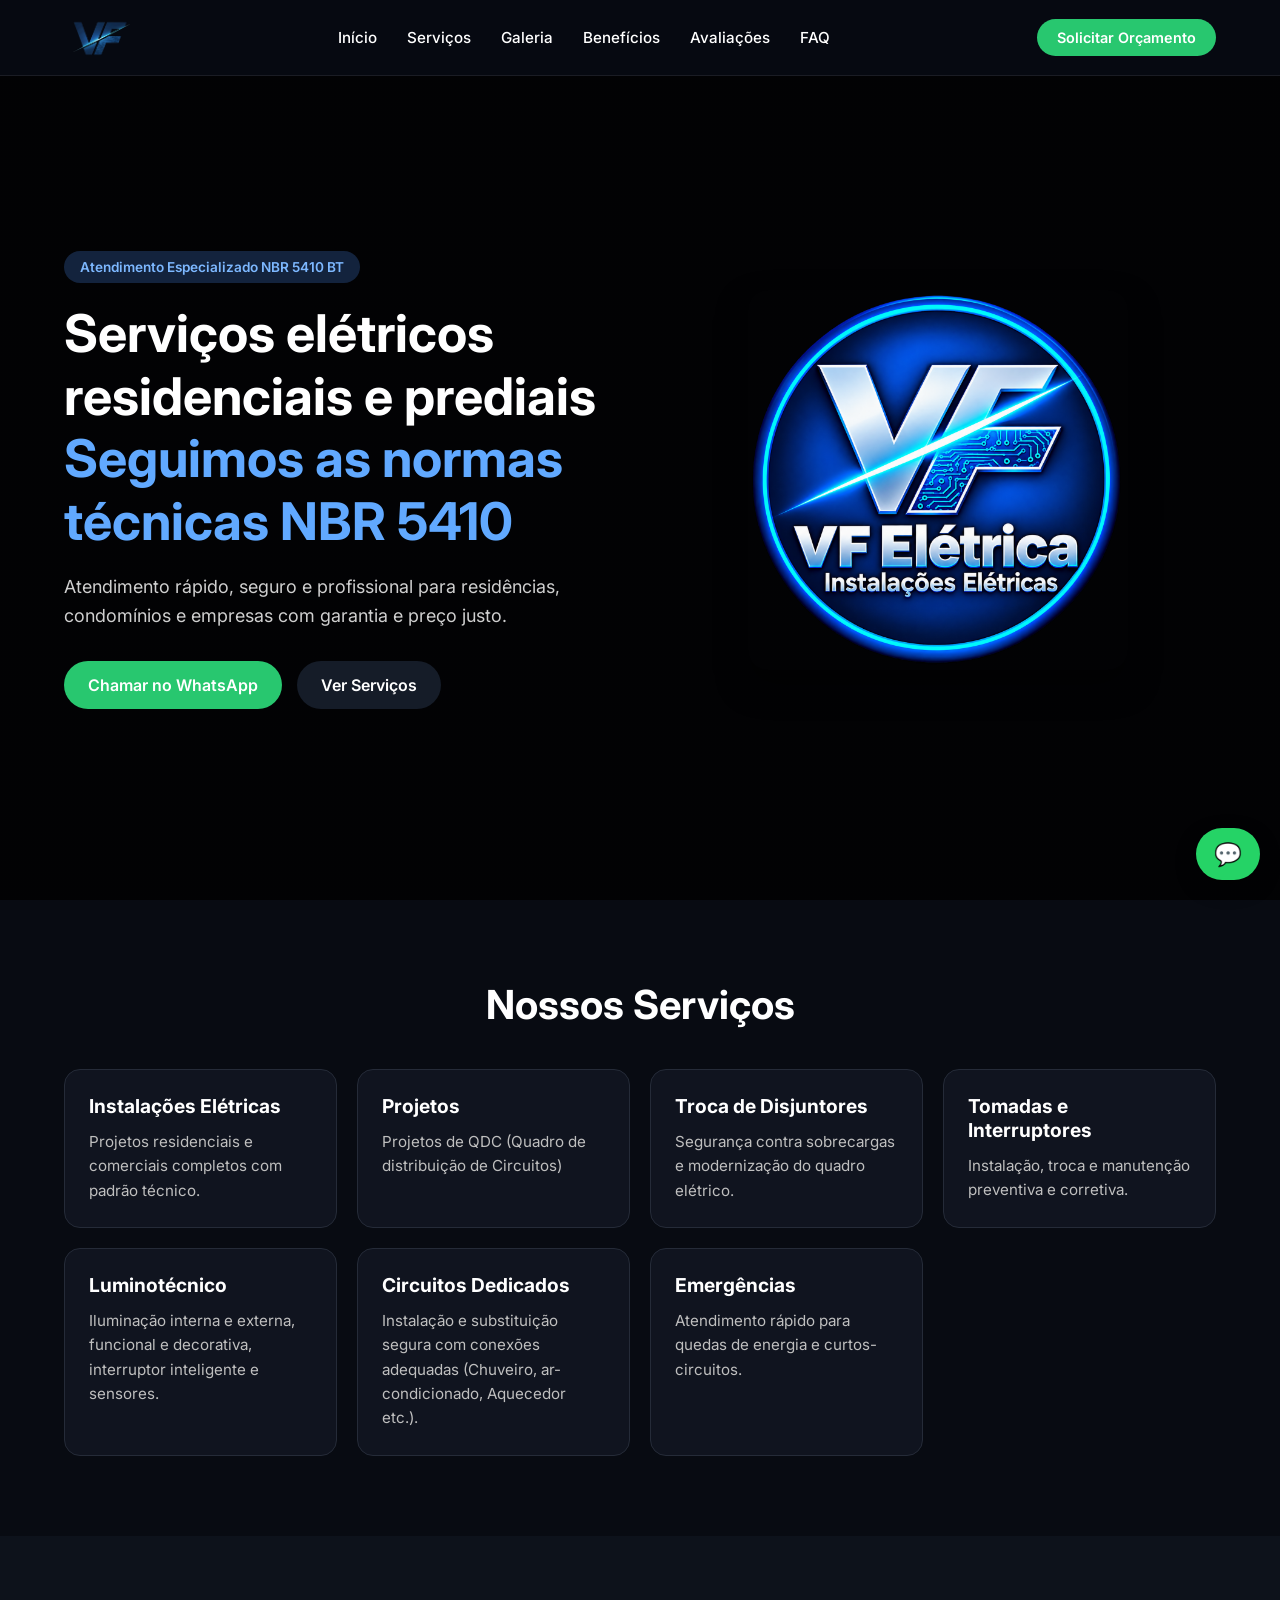
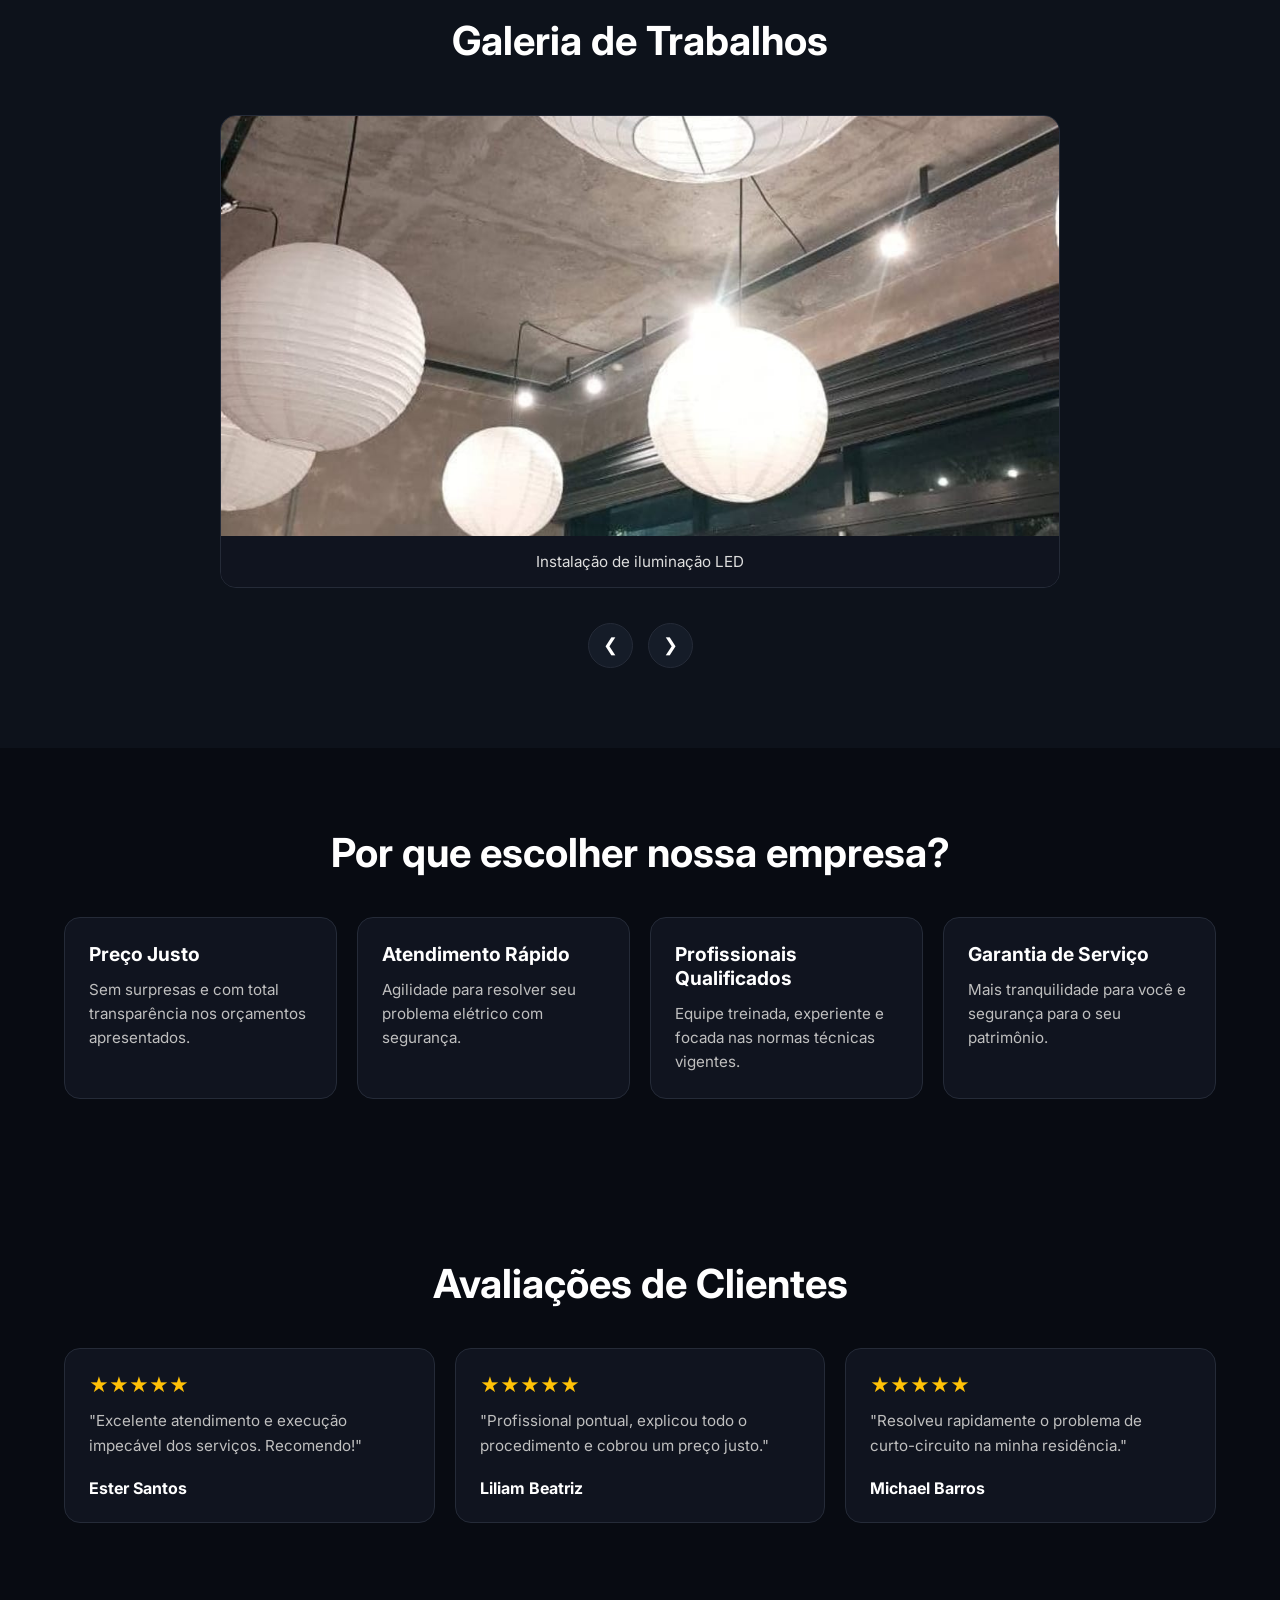
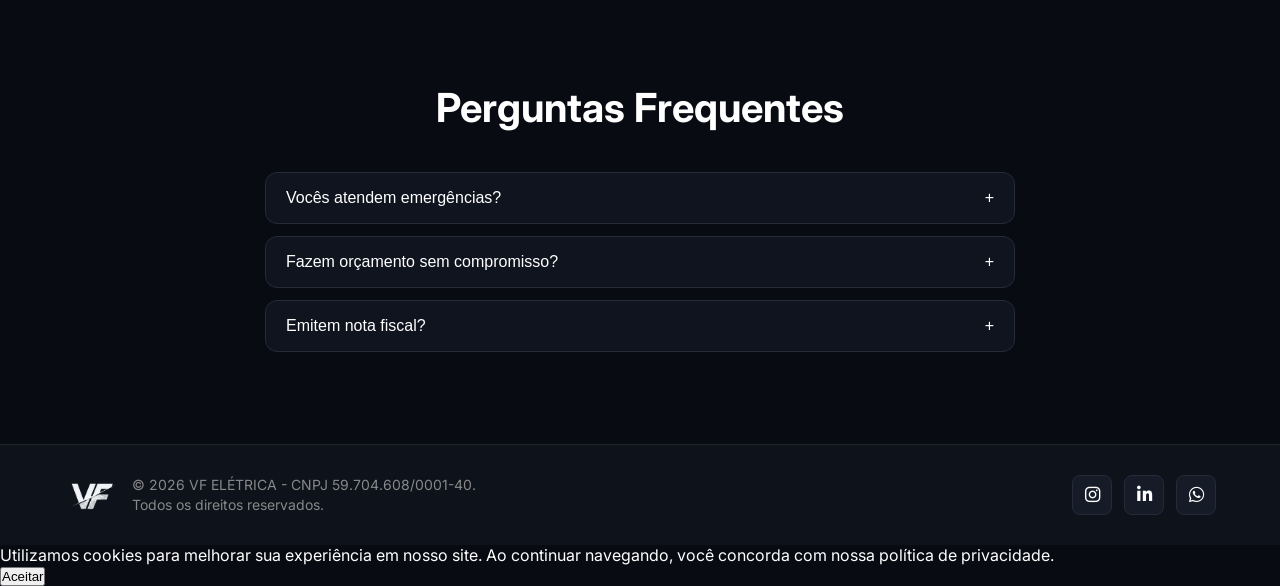
==== commit 0e6f9e93: "Update SEO v2 index.html" ====
--- a/index.html
+++ b/index.html
@@ -281,5 +281,14 @@
 <!-- Vinculação do JavaScript Externo com defer para otimizar carregamento -->
 <script src="script.js" defer></script>
 
-</body>
+<!-- Banner de Cookies LGPD -->
+    <div id="cookie-banner" class="cookie-banner">
+        <div class="cookie-content">
+            <p>Utilizamos cookies para melhorar sua experiência em nosso site. Ao continuar navegando, você concorda com nossa política de privacidade.</p>
+        <div class="cookie-buttons">
+            <button id="accept-cookies" class="btn-cookie-accept">Aceitar</button>
+        </div>
+        </div>
+        </div>
+    </body>
 </html>
